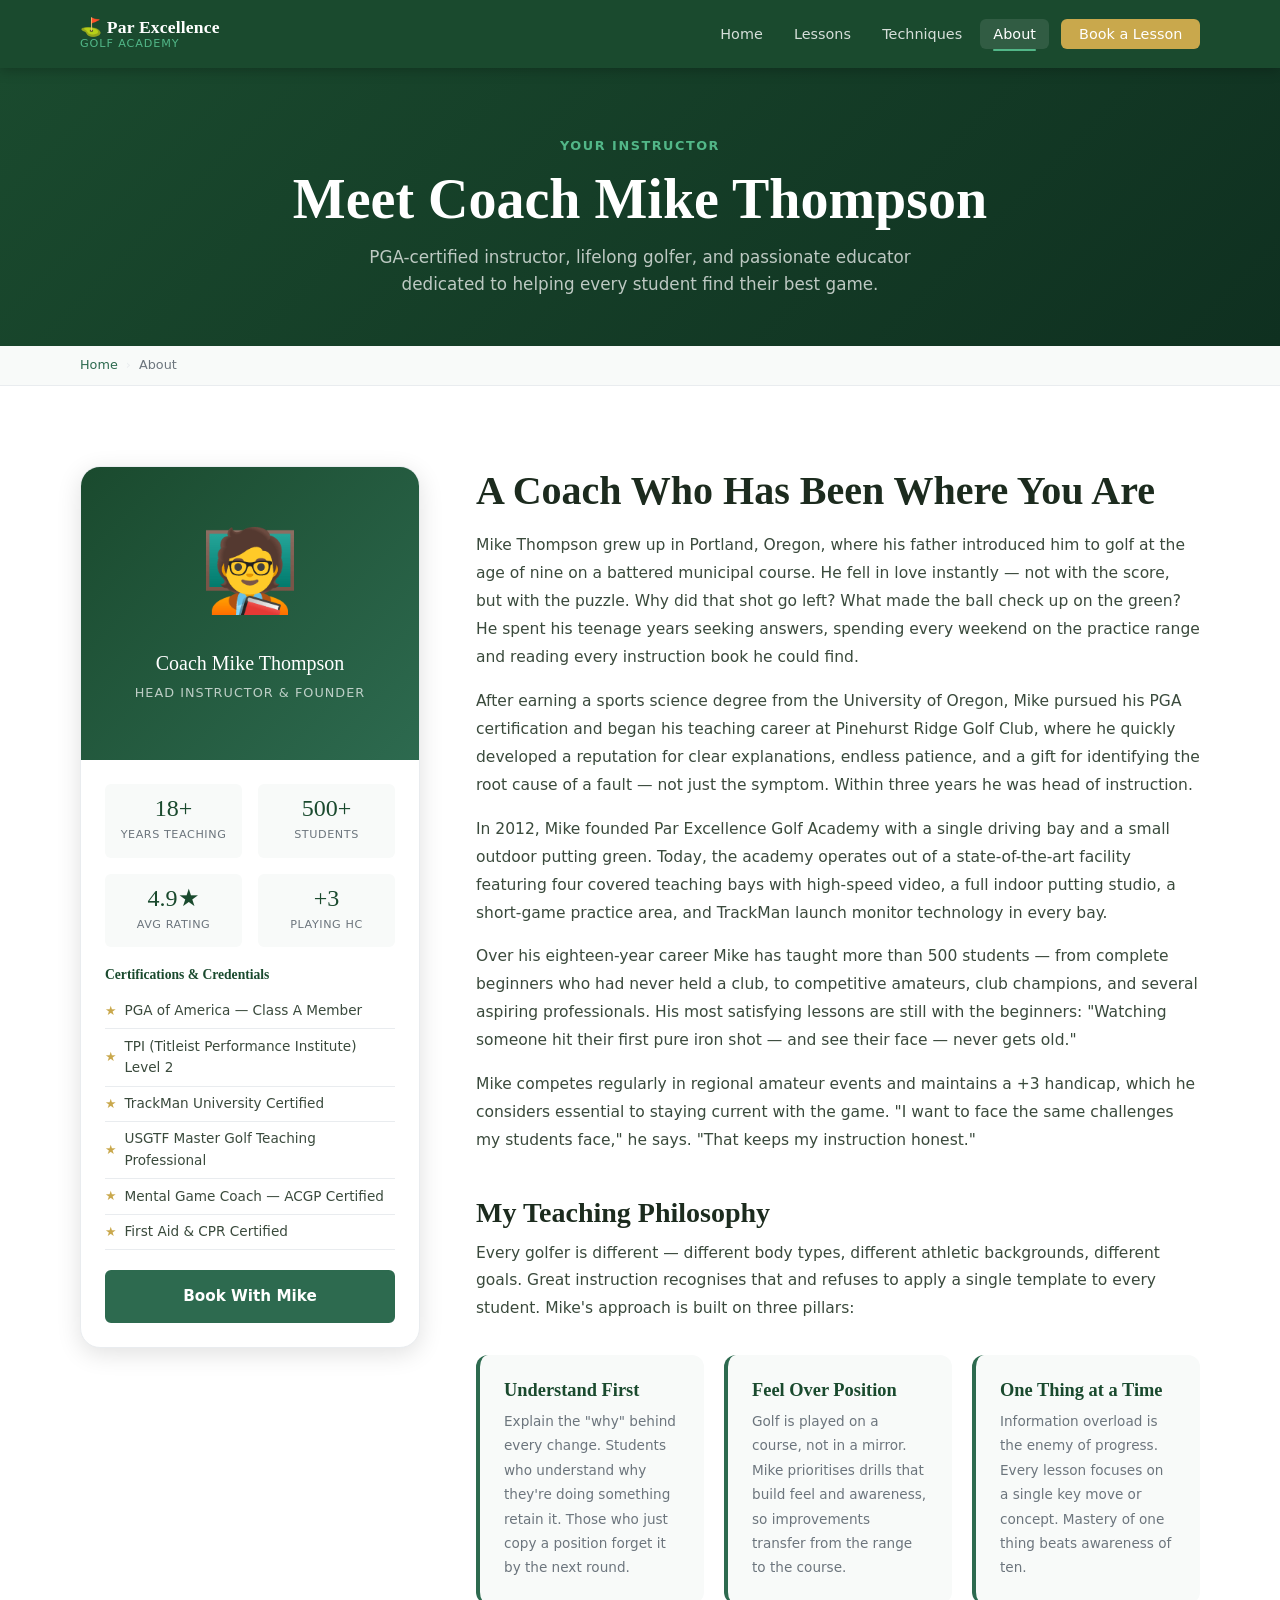
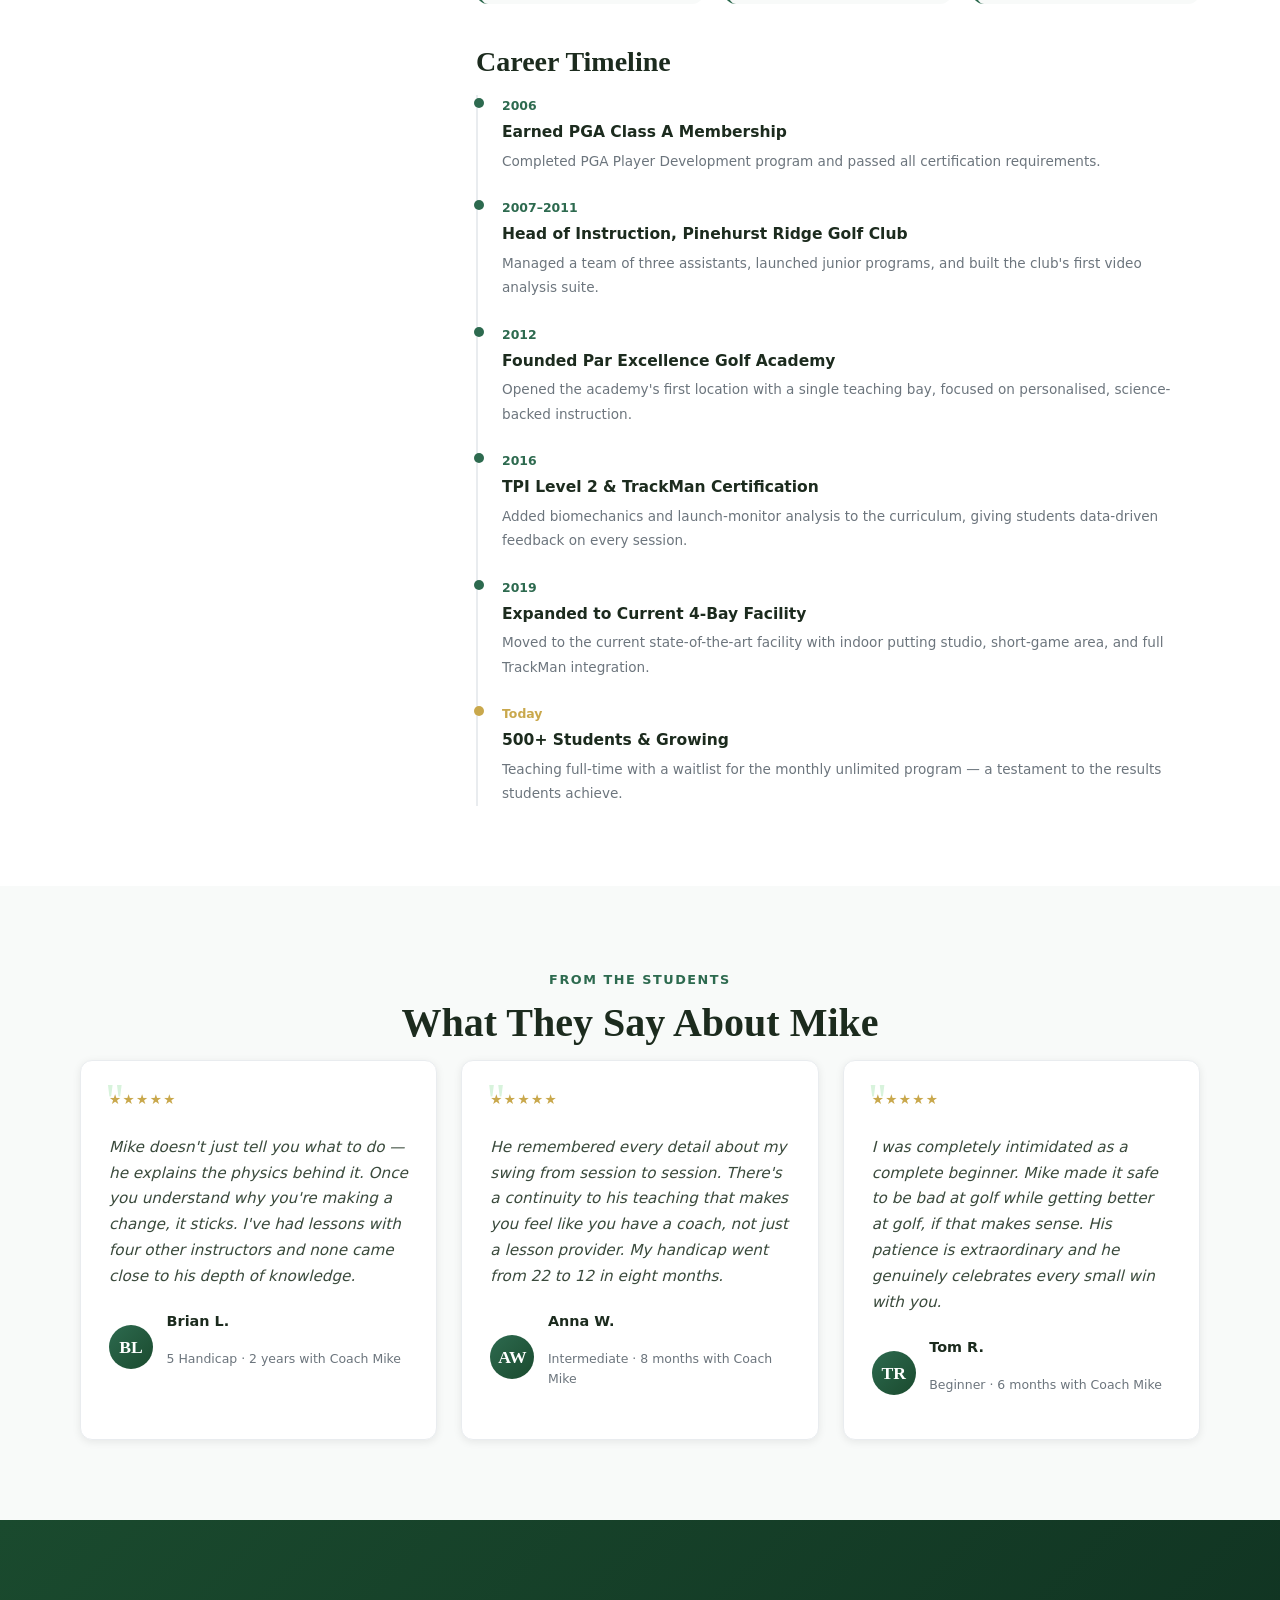
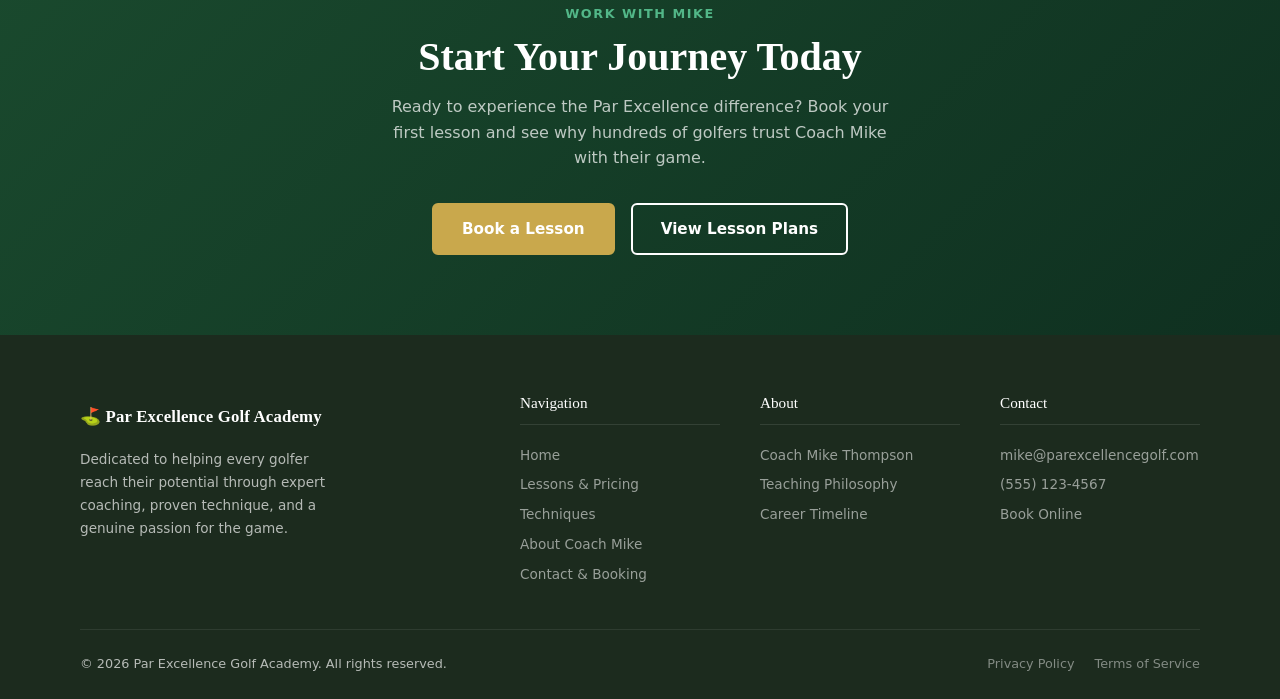
==== about.html @ 8affada6 "Add Par Excellence Golf Academy website Complete static golf instruction website with 5 pages (Home," ====
<!DOCTYPE html>
<html lang="en">
<head>
  <meta charset="UTF-8" />
  <meta name="viewport" content="width=device-width, initial-scale=1.0" />
  <meta name="description" content="Meet Coach Mike Thompson — PGA-certified golf instructor at Par Excellence Golf Academy with 18 years of teaching experience and 500+ students." />
  <title>About Coach Mike | Par Excellence Golf Academy</title>
  <link rel="stylesheet" href="css/styles.css" />
</head>
<body>

  <!-- ========== NAVIGATION ========== -->
  <nav class="navbar" role="navigation" aria-label="Main navigation">
    <div class="container nav-inner">
      <a href="index.html" class="nav-brand" aria-label="Par Excellence Golf Academy home">
        <span class="nav-brand-name">⛳ Par Excellence</span>
        <span class="nav-brand-sub">Golf Academy</span>
      </a>

      <button class="nav-toggle" id="navToggle" aria-label="Toggle navigation" aria-expanded="false">
        <span></span><span></span><span></span>
      </button>

      <ul class="nav-links" id="navLinks" role="list">
        <li><a href="index.html">Home</a></li>
        <li><a href="lessons.html">Lessons</a></li>
        <li><a href="techniques.html">Techniques</a></li>
        <li><a href="about.html">About</a></li>
        <li><a href="contact.html" class="nav-cta">Book a Lesson</a></li>
      </ul>
    </div>
  </nav>

  <!-- ========== PAGE HERO ========== -->
  <section class="page-hero" aria-label="Page header">
    <div class="container">
      <span class="section-label" style="color:var(--green-light)">Your Instructor</span>
      <h1>Meet Coach Mike Thompson</h1>
      <p>
        PGA-certified instructor, lifelong golfer, and passionate educator dedicated
        to helping every student find their best game.
      </p>
    </div>
  </section>

  <!-- ========== BREADCRUMB ========== -->
  <div class="breadcrumb" aria-label="Breadcrumb">
    <div class="container breadcrumb-inner">
      <a href="index.html">Home</a>
      <span class="breadcrumb-sep" aria-hidden="true">›</span>
      <span aria-current="page">About</span>
    </div>
  </div>

  <!-- ========== PROFILE ========== -->
  <section class="section" aria-labelledby="profile-heading">
    <div class="container">
      <div class="instructor-profile">

        <!-- Sidebar card -->
        <aside class="instructor-card fade-in" aria-label="Coach Mike Thompson profile card">
          <div class="instructor-avatar-block">
            <span class="instructor-avatar-emoji" aria-hidden="true">🧑‍🏫</span>
            <p class="instructor-card-name">Coach Mike Thompson</p>
            <p class="instructor-card-title">Head Instructor &amp; Founder</p>
          </div>
          <div class="instructor-card-body">
            <div class="instructor-stat-grid" aria-label="Career statistics">
              <div class="i-stat">
                <span class="i-stat-num">18+</span>
                <span class="i-stat-lbl">Years Teaching</span>
              </div>
              <div class="i-stat">
                <span class="i-stat-num">500+</span>
                <span class="i-stat-lbl">Students</span>
              </div>
              <div class="i-stat">
                <span class="i-stat-num">4.9★</span>
                <span class="i-stat-lbl">Avg Rating</span>
              </div>
              <div class="i-stat">
                <span class="i-stat-num">+3</span>
                <span class="i-stat-lbl">Playing HC</span>
              </div>
            </div>

            <h4 style="font-size:0.85rem;color:var(--green-dark);margin-bottom:0.6rem">Certifications &amp; Credentials</h4>
            <ul class="credential-list" aria-label="Credentials">
              <li>PGA of America — Class A Member</li>
              <li>TPI (Titleist Performance Institute) Level 2</li>
              <li>TrackMan University Certified</li>
              <li>USGTF Master Golf Teaching Professional</li>
              <li>Mental Game Coach — ACGP Certified</li>
              <li>First Aid &amp; CPR Certified</li>
            </ul>

            <a href="contact.html" class="btn btn-primary" style="width:100%;text-align:center;margin-top:1.25rem">Book With Mike</a>
          </div>
        </aside>

        <!-- Main bio -->
        <main class="instructor-bio fade-in" aria-labelledby="profile-heading">
          <h2 id="profile-heading">A Coach Who Has Been Where You Are</h2>

          <p>
            Mike Thompson grew up in Portland, Oregon, where his father introduced him to golf
            at the age of nine on a battered municipal course. He fell in love instantly — not
            with the score, but with the puzzle. Why did that shot go left? What made the ball
            check up on the green? He spent his teenage years seeking answers, spending every
            weekend on the practice range and reading every instruction book he could find.
          </p>

          <p>
            After earning a sports science degree from the University of Oregon, Mike pursued
            his PGA certification and began his teaching career at Pinehurst Ridge Golf Club,
            where he quickly developed a reputation for clear explanations, endless patience,
            and a gift for identifying the root cause of a fault — not just the symptom. Within
            three years he was head of instruction.
          </p>

          <p>
            In 2012, Mike founded Par Excellence Golf Academy with a single driving bay and a
            small outdoor putting green. Today, the academy operates out of a state-of-the-art
            facility featuring four covered teaching bays with high-speed video, a full indoor
            putting studio, a short-game practice area, and TrackMan launch monitor technology
            in every bay.
          </p>

          <p>
            Over his eighteen-year career Mike has taught more than 500 students — from complete
            beginners who had never held a club, to competitive amateurs, club champions, and
            several aspiring professionals. His most satisfying lessons are still with the
            beginners: "Watching someone hit their first pure iron shot — and see their face —
            never gets old."
          </p>

          <p>
            Mike competes regularly in regional amateur events and maintains a +3 handicap,
            which he considers essential to staying current with the game. "I want to face the
            same challenges my students face," he says. "That keeps my instruction honest."
          </p>

          <!-- Philosophy -->
          <h3 style="margin-top:2.5rem;margin-bottom:0.6rem">My Teaching Philosophy</h3>
          <p>
            Every golfer is different — different body types, different athletic backgrounds,
            different goals. Great instruction recognises that and refuses to apply a single
            template to every student. Mike's approach is built on three pillars:
          </p>

          <div class="philosophy-grid" aria-label="Teaching philosophy pillars">
            <div class="philosophy-item fade-in">
              <h4>Understand First</h4>
              <p>Explain the "why" behind every change. Students who understand why they're
              doing something retain it. Those who just copy a position forget it by the next round.</p>
            </div>
            <div class="philosophy-item fade-in">
              <h4>Feel Over Position</h4>
              <p>Golf is played on a course, not in a mirror. Mike prioritises drills that build
              feel and awareness, so improvements transfer from the range to the course.</p>
            </div>
            <div class="philosophy-item fade-in">
              <h4>One Thing at a Time</h4>
              <p>Information overload is the enemy of progress. Every lesson focuses on a single
              key move or concept. Mastery of one thing beats awareness of ten.</p>
            </div>
          </div>

          <!-- Timeline -->
          <h3 style="margin-top:2.5rem;margin-bottom:1rem">Career Timeline</h3>
          <div style="position:relative;padding-left:1.5rem;border-left:2px solid var(--gray-light)" role="list" aria-label="Career milestones">
            <div style="margin-bottom:1.5rem;position:relative" role="listitem">
              <div style="position:absolute;left:-1.75rem;top:0.2rem;width:10px;height:10px;background:var(--green-mid);border-radius:50%"></div>
              <p style="font-size:0.78rem;color:var(--green-mid);font-weight:700;margin:0">2006</p>
              <p style="font-weight:600;color:var(--text-dark);margin:0.1rem 0">Earned PGA Class A Membership</p>
              <p style="font-size:0.85rem;margin:0;color:var(--gray-mid)">Completed PGA Player Development program and passed all certification requirements.</p>
            </div>
            <div style="margin-bottom:1.5rem;position:relative" role="listitem">
              <div style="position:absolute;left:-1.75rem;top:0.2rem;width:10px;height:10px;background:var(--green-mid);border-radius:50%"></div>
              <p style="font-size:0.78rem;color:var(--green-mid);font-weight:700;margin:0">2007–2011</p>
              <p style="font-weight:600;color:var(--text-dark);margin:0.1rem 0">Head of Instruction, Pinehurst Ridge Golf Club</p>
              <p style="font-size:0.85rem;margin:0;color:var(--gray-mid)">Managed a team of three assistants, launched junior programs, and built the club's first video analysis suite.</p>
            </div>
            <div style="margin-bottom:1.5rem;position:relative" role="listitem">
              <div style="position:absolute;left:-1.75rem;top:0.2rem;width:10px;height:10px;background:var(--green-mid);border-radius:50%"></div>
              <p style="font-size:0.78rem;color:var(--green-mid);font-weight:700;margin:0">2012</p>
              <p style="font-weight:600;color:var(--text-dark);margin:0.1rem 0">Founded Par Excellence Golf Academy</p>
              <p style="font-size:0.85rem;margin:0;color:var(--gray-mid)">Opened the academy's first location with a single teaching bay, focused on personalised, science-backed instruction.</p>
            </div>
            <div style="margin-bottom:1.5rem;position:relative" role="listitem">
              <div style="position:absolute;left:-1.75rem;top:0.2rem;width:10px;height:10px;background:var(--green-mid);border-radius:50%"></div>
              <p style="font-size:0.78rem;color:var(--green-mid);font-weight:700;margin:0">2016</p>
              <p style="font-weight:600;color:var(--text-dark);margin:0.1rem 0">TPI Level 2 &amp; TrackMan Certification</p>
              <p style="font-size:0.85rem;margin:0;color:var(--gray-mid)">Added biomechanics and launch-monitor analysis to the curriculum, giving students data-driven feedback on every session.</p>
            </div>
            <div style="margin-bottom:1.5rem;position:relative" role="listitem">
              <div style="position:absolute;left:-1.75rem;top:0.2rem;width:10px;height:10px;background:var(--green-mid);border-radius:50%"></div>
              <p style="font-size:0.78rem;color:var(--green-mid);font-weight:700;margin:0">2019</p>
              <p style="font-weight:600;color:var(--text-dark);margin:0.1rem 0">Expanded to Current 4-Bay Facility</p>
              <p style="font-size:0.85rem;margin:0;color:var(--gray-mid)">Moved to the current state-of-the-art facility with indoor putting studio, short-game area, and full TrackMan integration.</p>
            </div>
            <div style="position:relative" role="listitem">
              <div style="position:absolute;left:-1.75rem;top:0.2rem;width:10px;height:10px;background:var(--gold);border-radius:50%"></div>
              <p style="font-size:0.78rem;color:var(--gold);font-weight:700;margin:0">Today</p>
              <p style="font-weight:600;color:var(--text-dark);margin:0.1rem 0">500+ Students &amp; Growing</p>
              <p style="font-size:0.85rem;margin:0;color:var(--gray-mid)">Teaching full-time with a waitlist for the monthly unlimited program — a testament to the results students achieve.</p>
            </div>
          </div>

        </main>
      </div>
    </div>
  </section>

  <!-- ========== TESTIMONIAL HIGHLIGHT ========== -->
  <section class="section section-alt" aria-labelledby="about-testimonials-heading">
    <div class="container">
      <div class="text-center">
        <span class="section-label">From the Students</span>
        <h2 class="section-title" id="about-testimonials-heading">What They Say About Mike</h2>
      </div>
      <div class="testimonials-grid">
        <article class="testimonial-card fade-in">
          <span class="testimonial-quote" aria-hidden="true">"</span>
          <div class="testimonial-stars" aria-label="5 stars">★★★★★</div>
          <p class="testimonial-text">
            Mike doesn't just tell you what to do — he explains the physics behind it.
            Once you understand why you're making a change, it sticks. I've had lessons
            with four other instructors and none came close to his depth of knowledge.
          </p>
          <div class="testimonial-author">
            <div class="author-avatar" aria-hidden="true">BL</div>
            <div>
              <p class="author-name">Brian L.</p>
              <p class="author-detail">5 Handicap · 2 years with Coach Mike</p>
            </div>
          </div>
        </article>
        <article class="testimonial-card fade-in">
          <span class="testimonial-quote" aria-hidden="true">"</span>
          <div class="testimonial-stars" aria-label="5 stars">★★★★★</div>
          <p class="testimonial-text">
            He remembered every detail about my swing from session to session. There's a
            continuity to his teaching that makes you feel like you have a coach, not just
            a lesson provider. My handicap went from 22 to 12 in eight months.
          </p>
          <div class="testimonial-author">
            <div class="author-avatar" aria-hidden="true">AW</div>
            <div>
              <p class="author-name">Anna W.</p>
              <p class="author-detail">Intermediate · 8 months with Coach Mike</p>
            </div>
          </div>
        </article>
        <article class="testimonial-card fade-in">
          <span class="testimonial-quote" aria-hidden="true">"</span>
          <div class="testimonial-stars" aria-label="5 stars">★★★★★</div>
          <p class="testimonial-text">
            I was completely intimidated as a complete beginner. Mike made it safe to be
            bad at golf while getting better at golf, if that makes sense. His patience
            is extraordinary and he genuinely celebrates every small win with you.
          </p>
          <div class="testimonial-author">
            <div class="author-avatar" aria-hidden="true">TR</div>
            <div>
              <p class="author-name">Tom R.</p>
              <p class="author-detail">Beginner · 6 months with Coach Mike</p>
            </div>
          </div>
        </article>
      </div>
    </div>
  </section>

  <!-- ========== CTA ========== -->
  <section class="cta-section" aria-labelledby="about-cta-heading">
    <div class="container">
      <span class="section-label" style="color:var(--green-light)">Work With Mike</span>
      <h2 id="about-cta-heading">Start Your Journey Today</h2>
      <p>
        Ready to experience the Par Excellence difference? Book your first lesson
        and see why hundreds of golfers trust Coach Mike with their game.
      </p>
      <div class="cta-actions">
        <a href="contact.html" class="btn btn-gold">Book a Lesson</a>
        <a href="lessons.html" class="btn btn-secondary">View Lesson Plans</a>
      </div>
    </div>
  </section>

  <!-- ========== FOOTER ========== -->
  <footer class="footer" aria-label="Site footer">
    <div class="container">
      <div class="footer-grid">
        <div class="footer-brand">
          <p class="nav-brand-name" style="color:#fff;font-family:Georgia,serif;font-size:1.05rem">⛳ Par Excellence Golf Academy</p>
          <p>Dedicated to helping every golfer reach their potential through expert coaching, proven technique, and a genuine passion for the game.</p>
        </div>
        <div>
          <p class="footer-heading">Navigation</p>
          <ul class="footer-links">
            <li><a href="index.html">Home</a></li>
            <li><a href="lessons.html">Lessons &amp; Pricing</a></li>
            <li><a href="techniques.html">Techniques</a></li>
            <li><a href="about.html">About Coach Mike</a></li>
            <li><a href="contact.html">Contact &amp; Booking</a></li>
          </ul>
        </div>
        <div>
          <p class="footer-heading">About</p>
          <ul class="footer-links">
            <li><a href="about.html">Coach Mike Thompson</a></li>
            <li><a href="about.html#philosophy">Teaching Philosophy</a></li>
            <li><a href="about.html#timeline">Career Timeline</a></li>
          </ul>
        </div>
        <div>
          <p class="footer-heading">Contact</p>
          <ul class="footer-links">
            <li><a href="mailto:mike@parexcellencegolf.com">mike@parexcellencegolf.com</a></li>
            <li><a href="tel:+15551234567">(555) 123-4567</a></li>
            <li><a href="contact.html">Book Online</a></li>
          </ul>
        </div>
      </div>
      <div class="footer-bottom">
        <p>&copy; 2026 Par Excellence Golf Academy. All rights reserved.</p>
        <div class="footer-bottom-links">
          <a href="#">Privacy Policy</a>
          <a href="#">Terms of Service</a>
        </div>
      </div>
    </div>
  </footer>

  <script src="js/main.js"></script>
</body>
</html>
---- css/styles.css ----
/* =============================================
   Par Excellence Golf Academy - Main Stylesheet
   ============================================= */

/* --- CSS Variables --- */
:root {
  --green-dark:    #1a4a2e;
  --green-mid:     #2d6a4f;
  --green-light:   #52b788;
  --green-pale:    #d8f3dc;
  --gold:          #c9a84c;
  --gold-light:    #f0d080;
  --earth:         #8b6914;
  --white:         #ffffff;
  --off-white:     #f8faf9;
  --gray-light:    #e9ecef;
  --gray-mid:      #6c757d;
  --gray-dark:     #343a40;
  --text-dark:     #1c2b1e;
  --text-body:     #3a4a3c;
  --shadow-sm:     0 2px 8px rgba(0,0,0,0.08);
  --shadow-md:     0 6px 24px rgba(0,0,0,0.12);
  --shadow-lg:     0 12px 40px rgba(0,0,0,0.18);
  --radius-sm:     6px;
  --radius-md:     12px;
  --radius-lg:     20px;
  --transition:    0.3s ease;
  --font-heading:  'Georgia', 'Times New Roman', serif;
  --font-body:     'Segoe UI', system-ui, -apple-system, sans-serif;
}

/* --- Reset & Base --- */
*, *::before, *::after {
  box-sizing: border-box;
  margin: 0;
  padding: 0;
}

html {
  scroll-behavior: smooth;
  font-size: 16px;
}

body {
  font-family: var(--font-body);
  color: var(--text-body);
  background-color: var(--white);
  line-height: 1.6;
}

img {
  max-width: 100%;
  display: block;
}

a {
  color: inherit;
  text-decoration: none;
}

ul {
  list-style: none;
}

/* --- Typography --- */
h1, h2, h3, h4, h5, h6 {
  font-family: var(--font-heading);
  color: var(--text-dark);
  line-height: 1.25;
}

h1 { font-size: clamp(2rem, 5vw, 3.5rem); }
h2 { font-size: clamp(1.6rem, 3.5vw, 2.5rem); }
h3 { font-size: clamp(1.2rem, 2.5vw, 1.75rem); }
h4 { font-size: 1.15rem; }

p { margin-bottom: 1rem; }

.section-label {
  display: inline-block;
  font-size: 0.8rem;
  font-weight: 700;
  letter-spacing: 0.12em;
  text-transform: uppercase;
  color: var(--green-mid);
  margin-bottom: 0.5rem;
}

.section-title {
  margin-bottom: 0.75rem;
}

.section-subtitle {
  font-size: 1.05rem;
  color: var(--gray-mid);
  max-width: 600px;
  margin: 0 auto 2.5rem;
}

.text-center { text-align: center; }

/* --- Utility --- */
.container {
  width: 100%;
  max-width: 1160px;
  margin: 0 auto;
  padding: 0 1.25rem;
}

.section {
  padding: 5rem 0;
}

.section-alt {
  background-color: var(--off-white);
}

.btn {
  display: inline-block;
  padding: 0.75rem 1.75rem;
  border-radius: var(--radius-sm);
  font-size: 0.95rem;
  font-weight: 600;
  cursor: pointer;
  border: 2px solid transparent;
  transition: background-color var(--transition), color var(--transition),
              border-color var(--transition), transform var(--transition),
              box-shadow var(--transition);
  font-family: var(--font-body);
  white-space: nowrap;
}

.btn:hover { transform: translateY(-2px); box-shadow: var(--shadow-md); }
.btn:active { transform: translateY(0); }

.btn-primary {
  background-color: var(--green-mid);
  color: var(--white);
  border-color: var(--green-mid);
}
.btn-primary:hover {
  background-color: var(--green-dark);
  border-color: var(--green-dark);
}

.btn-secondary {
  background-color: transparent;
  color: var(--white);
  border-color: var(--white);
}
.btn-secondary:hover {
  background-color: var(--white);
  color: var(--green-dark);
}

.btn-gold {
  background-color: var(--gold);
  color: var(--white);
  border-color: var(--gold);
}
.btn-gold:hover {
  background-color: var(--earth);
  border-color: var(--earth);
}

.btn-outline {
  background-color: transparent;
  color: var(--green-mid);
  border-color: var(--green-mid);
}
.btn-outline:hover {
  background-color: var(--green-mid);
  color: var(--white);
}

.badge {
  display: inline-block;
  padding: 0.25rem 0.7rem;
  border-radius: 999px;
  font-size: 0.75rem;
  font-weight: 700;
  text-transform: uppercase;
  letter-spacing: 0.05em;
}

.badge-beginner    { background: #d8f3dc; color: #1a4a2e; }
.badge-intermediate{ background: #fff3cd; color: #856404; }
.badge-advanced    { background: #f8d7da; color: #842029; }

/* =============================================
   NAVIGATION
   ============================================= */
.navbar {
  position: sticky;
  top: 0;
  z-index: 1000;
  background-color: var(--green-dark);
  box-shadow: 0 2px 12px rgba(0,0,0,0.25);
}

.nav-inner {
  display: flex;
  align-items: center;
  justify-content: space-between;
  height: 68px;
}

.nav-brand {
  display: flex;
  flex-direction: column;
  line-height: 1.15;
}

.nav-brand-name {
  font-family: var(--font-heading);
  font-size: 1.1rem;
  font-weight: 700;
  color: var(--white);
  letter-spacing: 0.01em;
}

.nav-brand-sub {
  font-size: 0.7rem;
  color: var(--green-light);
  letter-spacing: 0.08em;
  text-transform: uppercase;
}

.nav-links {
  display: flex;
  gap: 0.25rem;
  align-items: center;
}

.nav-links a {
  color: rgba(255,255,255,0.82);
  font-size: 0.9rem;
  font-weight: 500;
  padding: 0.45rem 0.85rem;
  border-radius: var(--radius-sm);
  transition: color var(--transition), background-color var(--transition);
  position: relative;
}

.nav-links a:hover,
.nav-links a.active {
  color: var(--white);
  background-color: rgba(255,255,255,0.1);
}

.nav-links a.active::after {
  content: '';
  position: absolute;
  bottom: -2px;
  left: 0.85rem;
  right: 0.85rem;
  height: 2px;
  background-color: var(--green-light);
  border-radius: 2px;
}

.nav-cta {
  margin-left: 0.5rem;
  padding: 0.45rem 1.1rem !important;
  background-color: var(--gold) !important;
  color: var(--white) !important;
  border-radius: var(--radius-sm) !important;
}
.nav-cta:hover {
  background-color: var(--earth) !important;
}
.nav-cta.active::after { display: none; }

/* Hamburger */
.nav-toggle {
  display: none;
  flex-direction: column;
  gap: 5px;
  cursor: pointer;
  padding: 6px;
  background: none;
  border: none;
}

.nav-toggle span {
  display: block;
  width: 24px;
  height: 2px;
  background-color: var(--white);
  border-radius: 2px;
  transition: transform var(--transition), opacity var(--transition);
}

.nav-toggle.open span:nth-child(1) { transform: translateY(7px) rotate(45deg); }
.nav-toggle.open span:nth-child(2) { opacity: 0; }
.nav-toggle.open span:nth-child(3) { transform: translateY(-7px) rotate(-45deg); }

/* =============================================
   HERO
   ============================================= */
.hero {
  position: relative;
  min-height: 92vh;
  display: flex;
  align-items: center;
  overflow: hidden;
  background: linear-gradient(135deg, var(--green-dark) 0%, #0f3020 40%, #1c5c38 100%);
}

.hero-bg-pattern {
  position: absolute;
  inset: 0;
  background-image:
    radial-gradient(circle at 20% 80%, rgba(82,183,136,0.12) 0%, transparent 50%),
    radial-gradient(circle at 80% 20%, rgba(201,168,76,0.08) 0%, transparent 50%),
    repeating-linear-gradient(
      45deg,
      transparent,
      transparent 60px,
      rgba(255,255,255,0.015) 60px,
      rgba(255,255,255,0.015) 61px
    );
  pointer-events: none;
}

.hero-content {
  position: relative;
  z-index: 2;
  max-width: 680px;
}

.hero-eyebrow {
  display: flex;
  align-items: center;
  gap: 0.6rem;
  font-size: 0.82rem;
  font-weight: 700;
  letter-spacing: 0.12em;
  text-transform: uppercase;
  color: var(--green-light);
  margin-bottom: 1.25rem;
}

.hero-eyebrow::before {
  content: '';
  display: block;
  width: 28px;
  height: 2px;
  background-color: var(--green-light);
  border-radius: 2px;
}

.hero h1 {
  color: var(--white);
  margin-bottom: 1.25rem;
}

.hero h1 .accent {
  color: var(--gold-light);
  display: block;
}

.hero-lead {
  font-size: 1.1rem;
  color: rgba(255,255,255,0.78);
  margin-bottom: 2rem;
  line-height: 1.7;
}

.hero-actions {
  display: flex;
  gap: 1rem;
  flex-wrap: wrap;
}

.hero-stats {
  display: flex;
  gap: 2.5rem;
  margin-top: 3.5rem;
  padding-top: 2rem;
  border-top: 1px solid rgba(255,255,255,0.12);
}

.hero-stat-number {
  font-family: var(--font-heading);
  font-size: 2rem;
  font-weight: 700;
  color: var(--gold-light);
  display: block;
  line-height: 1;
}

.hero-stat-label {
  font-size: 0.8rem;
  color: rgba(255,255,255,0.6);
  text-transform: uppercase;
  letter-spacing: 0.06em;
  margin-top: 0.25rem;
}

/* =============================================
   CARDS / LESSON CARDS
   ============================================= */
.card-grid {
  display: grid;
  grid-template-columns: repeat(auto-fill, minmax(280px, 1fr));
  gap: 1.5rem;
}

.card {
  background: var(--white);
  border-radius: var(--radius-md);
  box-shadow: var(--shadow-sm);
  padding: 1.75rem;
  border: 1px solid var(--gray-light);
  transition: transform var(--transition), box-shadow var(--transition), border-color var(--transition);
  display: flex;
  flex-direction: column;
}

.card:hover {
  transform: translateY(-5px);
  box-shadow: var(--shadow-md);
  border-color: var(--green-light);
}

.card-icon {
  font-size: 2.4rem;
  margin-bottom: 1rem;
  display: block;
}

.card-title {
  font-size: 1.15rem;
  margin-bottom: 0.5rem;
  color: var(--green-dark);
}

.card-text {
  font-size: 0.92rem;
  color: var(--gray-mid);
  margin-bottom: 1.25rem;
  flex: 1;
}

.card-footer {
  margin-top: auto;
  padding-top: 1rem;
  border-top: 1px solid var(--gray-light);
  display: flex;
  align-items: center;
  justify-content: space-between;
}

/* =============================================
   FEATURES / PERKS STRIP
   ============================================= */
.perks-strip {
  background-color: var(--green-dark);
  padding: 2.5rem 0;
}

.perks-grid {
  display: grid;
  grid-template-columns: repeat(4, 1fr);
  gap: 1.5rem;
}

.perk-item {
  display: flex;
  align-items: center;
  gap: 1rem;
  color: var(--white);
}

.perk-icon {
  font-size: 1.8rem;
  flex-shrink: 0;
}

.perk-title {
  font-size: 0.95rem;
  font-weight: 700;
  color: var(--white);
  margin-bottom: 0.1rem;
}

.perk-text {
  font-size: 0.78rem;
  color: rgba(255,255,255,0.6);
}

/* =============================================
   TESTIMONIALS
   ============================================= */
.testimonials-grid {
  display: grid;
  grid-template-columns: repeat(auto-fill, minmax(300px, 1fr));
  gap: 1.5rem;
}

.testimonial-card {
  background: var(--white);
  border-radius: var(--radius-md);
  padding: 1.75rem;
  box-shadow: var(--shadow-sm);
  border: 1px solid var(--gray-light);
  position: relative;
  transition: transform var(--transition), box-shadow var(--transition);
}

.testimonial-card:hover {
  transform: translateY(-4px);
  box-shadow: var(--shadow-md);
}

.testimonial-quote {
  font-size: 3rem;
  line-height: 1;
  color: var(--green-pale);
  font-family: var(--font-heading);
  position: absolute;
  top: 1rem;
  left: 1.5rem;
}

.testimonial-text {
  font-size: 0.95rem;
  color: var(--text-body);
  line-height: 1.7;
  margin-top: 1.5rem;
  margin-bottom: 1.25rem;
  font-style: italic;
}

.testimonial-stars {
  color: var(--gold);
  font-size: 0.85rem;
  letter-spacing: 0.1em;
  margin-bottom: 0.75rem;
}

.testimonial-author {
  display: flex;
  align-items: center;
  gap: 0.85rem;
}

.author-avatar {
  width: 44px;
  height: 44px;
  border-radius: 50%;
  background: linear-gradient(135deg, var(--green-mid), var(--green-dark));
  display: flex;
  align-items: center;
  justify-content: center;
  font-size: 1.1rem;
  color: var(--white);
  font-weight: 700;
  font-family: var(--font-heading);
  flex-shrink: 0;
}

.author-name {
  font-weight: 700;
  font-size: 0.9rem;
  color: var(--text-dark);
}

.author-detail {
  font-size: 0.78rem;
  color: var(--gray-mid);
}

/* =============================================
   PRICING
   ============================================= */
.pricing-grid {
  display: grid;
  grid-template-columns: repeat(auto-fill, minmax(280px, 1fr));
  gap: 1.5rem;
  max-width: 960px;
  margin: 0 auto;
}

.pricing-card {
  background: var(--white);
  border-radius: var(--radius-md);
  padding: 2.25rem 1.75rem;
  box-shadow: var(--shadow-sm);
  border: 2px solid var(--gray-light);
  text-align: center;
  position: relative;
  transition: transform var(--transition), box-shadow var(--transition), border-color var(--transition);
}

.pricing-card:hover {
  transform: translateY(-6px);
  box-shadow: var(--shadow-md);
}

.pricing-card.featured {
  border-color: var(--green-mid);
  transform: scale(1.04);
}

.pricing-card.featured:hover {
  transform: scale(1.04) translateY(-6px);
}

.pricing-popular {
  position: absolute;
  top: -1px;
  left: 50%;
  transform: translateX(-50%);
  background: var(--green-mid);
  color: var(--white);
  font-size: 0.72rem;
  font-weight: 700;
  letter-spacing: 0.08em;
  text-transform: uppercase;
  padding: 0.3rem 1rem;
  border-radius: 0 0 var(--radius-sm) var(--radius-sm);
}

.pricing-name {
  font-size: 1.1rem;
  font-weight: 700;
  color: var(--green-dark);
  margin-bottom: 0.5rem;
}

.pricing-price {
  font-family: var(--font-heading);
  font-size: 3rem;
  font-weight: 700;
  color: var(--text-dark);
  line-height: 1;
  margin: 1rem 0 0.25rem;
}

.pricing-price sup {
  font-size: 1.5rem;
  vertical-align: top;
  margin-top: 0.6rem;
}

.pricing-period {
  font-size: 0.82rem;
  color: var(--gray-mid);
  margin-bottom: 1.5rem;
}

.pricing-features {
  text-align: left;
  margin-bottom: 1.75rem;
}

.pricing-features li {
  padding: 0.4rem 0;
  font-size: 0.88rem;
  color: var(--text-body);
  border-bottom: 1px solid var(--gray-light);
  display: flex;
  align-items: center;
  gap: 0.6rem;
}

.pricing-features li::before {
  content: '✓';
  color: var(--green-mid);
  font-weight: 700;
  flex-shrink: 0;
}

/* =============================================
   LESSONS PAGE - LEVEL SECTIONS
   ============================================= */
.level-section {
  margin-bottom: 4rem;
}

.level-header {
  display: flex;
  align-items: center;
  gap: 1rem;
  margin-bottom: 1.75rem;
  padding-bottom: 1rem;
  border-bottom: 2px solid var(--gray-light);
}

.level-icon {
  width: 52px;
  height: 52px;
  border-radius: var(--radius-md);
  display: flex;
  align-items: center;
  justify-content: center;
  font-size: 1.6rem;
  flex-shrink: 0;
}

.level-icon.beginner    { background: var(--green-pale); }
.level-icon.intermediate{ background: #fff3cd; }
.level-icon.advanced    { background: #fde8d8; }

.level-title { font-size: 1.5rem; }
.level-desc  { font-size: 0.9rem; color: var(--gray-mid); margin: 0; }

/* =============================================
   TECHNIQUES PAGE
   ============================================= */
.technique-block {
  display: grid;
  grid-template-columns: 1fr 1fr;
  gap: 3rem;
  align-items: center;
  margin-bottom: 5rem;
}

.technique-block.reverse { direction: rtl; }
.technique-block.reverse > * { direction: ltr; }

.technique-visual {
  border-radius: var(--radius-lg);
  overflow: hidden;
  background: linear-gradient(135deg, var(--green-dark) 0%, var(--green-mid) 100%);
  min-height: 280px;
  display: flex;
  align-items: center;
  justify-content: center;
  flex-direction: column;
  gap: 1rem;
  padding: 2rem;
  box-shadow: var(--shadow-md);
}

.technique-visual-emoji {
  font-size: 5rem;
}

.technique-visual-label {
  font-family: var(--font-heading);
  font-size: 1.25rem;
  color: rgba(255,255,255,0.9);
  font-style: italic;
}

.technique-tips {
  margin-top: 1.25rem;
}

.technique-tip {
  display: flex;
  gap: 0.75rem;
  padding: 0.65rem 0;
  border-bottom: 1px solid var(--gray-light);
  font-size: 0.92rem;
}

.technique-tip:last-child { border-bottom: none; }

.tip-num {
  display: inline-flex;
  align-items: center;
  justify-content: center;
  width: 22px;
  height: 22px;
  background: var(--green-mid);
  color: var(--white);
  font-size: 0.7rem;
  font-weight: 700;
  border-radius: 50%;
  flex-shrink: 0;
  margin-top: 0.1rem;
}

/* =============================================
   ABOUT PAGE
   ============================================= */
.about-hero {
  background: linear-gradient(135deg, var(--green-dark), #0f3020);
  padding: 5rem 0 3rem;
  text-align: center;
  color: var(--white);
}

.about-hero h1 { color: var(--white); margin-bottom: 0.5rem; }
.about-hero p  { color: rgba(255,255,255,0.72); max-width: 560px; margin: 0.5rem auto 0; }

.instructor-profile {
  display: grid;
  grid-template-columns: 340px 1fr;
  gap: 3.5rem;
  align-items: start;
}

.instructor-card {
  background: var(--white);
  border-radius: var(--radius-lg);
  box-shadow: var(--shadow-md);
  overflow: hidden;
  border: 1px solid var(--gray-light);
  position: sticky;
  top: 88px;
}

.instructor-avatar-block {
  background: linear-gradient(135deg, var(--green-dark) 0%, var(--green-mid) 100%);
  padding: 2.5rem;
  text-align: center;
}

.instructor-avatar-emoji {
  font-size: 5rem;
  display: block;
  margin-bottom: 0.75rem;
}

.instructor-card-name {
  font-family: var(--font-heading);
  font-size: 1.25rem;
  color: var(--white);
  margin-bottom: 0.25rem;
}

.instructor-card-title {
  font-size: 0.8rem;
  color: rgba(255,255,255,0.7);
  text-transform: uppercase;
  letter-spacing: 0.08em;
}

.instructor-card-body {
  padding: 1.5rem;
}

.instructor-stat-grid {
  display: grid;
  grid-template-columns: 1fr 1fr;
  gap: 1rem;
  margin-bottom: 1.25rem;
}

.i-stat {
  text-align: center;
  padding: 0.75rem;
  background: var(--off-white);
  border-radius: var(--radius-sm);
}

.i-stat-num {
  font-family: var(--font-heading);
  font-size: 1.5rem;
  color: var(--green-dark);
  display: block;
  line-height: 1;
}

.i-stat-lbl {
  font-size: 0.7rem;
  color: var(--gray-mid);
  text-transform: uppercase;
  letter-spacing: 0.05em;
  margin-top: 0.2rem;
}

.credential-list li {
  padding: 0.4rem 0;
  font-size: 0.85rem;
  border-bottom: 1px solid var(--gray-light);
  display: flex;
  align-items: center;
  gap: 0.5rem;
  color: var(--text-body);
}
.credential-list li::before {
  content: '★';
  color: var(--gold);
  font-size: 0.8rem;
}

.instructor-bio h2 { margin-bottom: 1rem; }
.instructor-bio p { font-size: 0.97rem; line-height: 1.8; }

.philosophy-grid {
  display: grid;
  grid-template-columns: repeat(3, 1fr);
  gap: 1.25rem;
  margin-top: 2rem;
}

.philosophy-item {
  background: var(--off-white);
  border-radius: var(--radius-md);
  padding: 1.5rem;
  border-left: 4px solid var(--green-mid);
}

.philosophy-item h4 {
  color: var(--green-dark);
  margin-bottom: 0.4rem;
}

.philosophy-item p {
  font-size: 0.85rem;
  color: var(--gray-mid);
  margin: 0;
}

/* =============================================
   CONTACT PAGE
   ============================================= */
.contact-grid {
  display: grid;
  grid-template-columns: 380px 1fr;
  gap: 3.5rem;
  align-items: start;
}

.contact-info-card {
  background: var(--green-dark);
  border-radius: var(--radius-lg);
  padding: 2.5rem;
  color: var(--white);
  position: sticky;
  top: 88px;
}

.contact-info-card h3 {
  color: var(--white);
  margin-bottom: 0.5rem;
}

.contact-info-card > p {
  color: rgba(255,255,255,0.7);
  font-size: 0.9rem;
  margin-bottom: 2rem;
}

.contact-item {
  display: flex;
  gap: 1rem;
  margin-bottom: 1.5rem;
}

.contact-item-icon {
  font-size: 1.4rem;
  width: 40px;
  height: 40px;
  background: rgba(255,255,255,0.1);
  border-radius: var(--radius-sm);
  display: flex;
  align-items: center;
  justify-content: center;
  flex-shrink: 0;
}

.contact-item-label {
  font-size: 0.75rem;
  text-transform: uppercase;
  letter-spacing: 0.08em;
  color: var(--green-light);
  margin-bottom: 0.15rem;
}

.contact-item-value {
  font-size: 0.9rem;
  color: rgba(255,255,255,0.9);
}

.hours-grid {
  margin-top: 2rem;
  border-top: 1px solid rgba(255,255,255,0.12);
  padding-top: 1.5rem;
}

.hours-grid h4 {
  color: var(--white);
  font-size: 0.9rem;
  margin-bottom: 0.75rem;
}

.hours-row {
  display: flex;
  justify-content: space-between;
  font-size: 0.82rem;
  padding: 0.35rem 0;
  border-bottom: 1px solid rgba(255,255,255,0.06);
  color: rgba(255,255,255,0.7);
}

/* Form */
.form-card {
  background: var(--white);
  border-radius: var(--radius-lg);
  padding: 2.5rem;
  box-shadow: var(--shadow-sm);
  border: 1px solid var(--gray-light);
}

.form-card h3 {
  margin-bottom: 0.35rem;
}

.form-card > p {
  color: var(--gray-mid);
  font-size: 0.9rem;
  margin-bottom: 1.75rem;
}

.form-row {
  display: grid;
  grid-template-columns: 1fr 1fr;
  gap: 1rem;
}

.form-group {
  margin-bottom: 1.25rem;
}

.form-group label {
  display: block;
  font-size: 0.85rem;
  font-weight: 600;
  color: var(--text-dark);
  margin-bottom: 0.4rem;
}

.form-group .required {
  color: var(--green-mid);
}

.form-control {
  width: 100%;
  padding: 0.65rem 0.9rem;
  border: 1.5px solid var(--gray-light);
  border-radius: var(--radius-sm);
  font-family: var(--font-body);
  font-size: 0.9rem;
  color: var(--text-dark);
  background: var(--white);
  transition: border-color var(--transition), box-shadow var(--transition);
  outline: none;
}

.form-control:focus {
  border-color: var(--green-mid);
  box-shadow: 0 0 0 3px rgba(45,106,79,0.12);
}

.form-control::placeholder { color: #adb5bd; }

textarea.form-control {
  resize: vertical;
  min-height: 120px;
}

select.form-control {
  cursor: pointer;
}

.form-success {
  display: none;
  background: var(--green-pale);
  border: 1px solid var(--green-light);
  border-radius: var(--radius-md);
  padding: 1.5rem;
  text-align: center;
}

.form-success h4 { color: var(--green-dark); margin-bottom: 0.5rem; }
.form-success p  { color: var(--green-mid); margin: 0; font-size: 0.9rem; }

.form-success.visible { display: block; }

/* =============================================
   CTA SECTION
   ============================================= */
.cta-section {
  background: linear-gradient(135deg, var(--green-dark) 0%, #0f3020 100%);
  padding: 5rem 0;
  text-align: center;
}

.cta-section h2 { color: var(--white); margin-bottom: 0.75rem; }
.cta-section p  { color: rgba(255,255,255,0.72); max-width: 500px; margin: 0 auto 2rem; }

.cta-actions {
  display: flex;
  gap: 1rem;
  justify-content: center;
  flex-wrap: wrap;
}

/* =============================================
   FOOTER
   ============================================= */
.footer {
  background-color: var(--text-dark);
  color: rgba(255,255,255,0.68);
  padding: 3.5rem 0 1.5rem;
}

.footer-grid {
  display: grid;
  grid-template-columns: 2fr 1fr 1fr 1fr;
  gap: 2.5rem;
  margin-bottom: 2.5rem;
}

.footer-brand p {
  font-size: 0.85rem;
  line-height: 1.7;
  margin-top: 0.75rem;
  max-width: 260px;
}

.footer-heading {
  font-family: var(--font-heading);
  font-size: 0.95rem;
  color: var(--white);
  margin-bottom: 1rem;
  padding-bottom: 0.5rem;
  border-bottom: 1px solid rgba(255,255,255,0.1);
}

.footer-links a {
  display: block;
  font-size: 0.85rem;
  color: rgba(255,255,255,0.55);
  padding: 0.25rem 0;
  transition: color var(--transition);
}

.footer-links a:hover { color: var(--green-light); }

.footer-bottom {
  border-top: 1px solid rgba(255,255,255,0.08);
  padding-top: 1.5rem;
  display: flex;
  align-items: center;
  justify-content: space-between;
  flex-wrap: wrap;
  gap: 0.75rem;
}

.footer-bottom p { font-size: 0.8rem; margin: 0; }

.footer-bottom-links {
  display: flex;
  gap: 1.25rem;
}

.footer-bottom-links a {
  font-size: 0.8rem;
  color: rgba(255,255,255,0.45);
  transition: color var(--transition);
}

.footer-bottom-links a:hover { color: var(--green-light); }

/* =============================================
   PAGE HERO (inner pages)
   ============================================= */
.page-hero {
  background: linear-gradient(135deg, var(--green-dark) 0%, #0f3020 100%);
  padding: 4rem 0 3rem;
  text-align: center;
}

.page-hero h1 { color: var(--white); margin-bottom: 0.6rem; }
.page-hero p  { color: rgba(255,255,255,0.72); max-width: 560px; margin: 0 auto; font-size: 1.05rem; }

/* =============================================
   BREADCRUMB
   ============================================= */
.breadcrumb {
  background: var(--off-white);
  border-bottom: 1px solid var(--gray-light);
  padding: 0.6rem 0;
}

.breadcrumb-inner {
  display: flex;
  align-items: center;
  gap: 0.5rem;
  font-size: 0.8rem;
  color: var(--gray-mid);
}

.breadcrumb-inner a { color: var(--green-mid); }
.breadcrumb-inner a:hover { text-decoration: underline; }
.breadcrumb-sep { color: var(--gray-light); }

/* =============================================
   SCROLL ANIMATIONS
   ============================================= */
.fade-in {
  opacity: 0;
  transform: translateY(20px);
  transition: opacity 0.6s ease, transform 0.6s ease;
}

.fade-in.visible {
  opacity: 1;
  transform: translateY(0);
}

/* =============================================
   RESPONSIVE
   ============================================= */
@media (max-width: 1024px) {
  .instructor-profile  { grid-template-columns: 1fr; }
  .instructor-card     { position: static; }
  .contact-grid        { grid-template-columns: 1fr; }
  .contact-info-card   { position: static; }
  .technique-block     { grid-template-columns: 1fr; gap: 1.75rem; }
  .technique-block.reverse { direction: ltr; }
  .footer-grid         { grid-template-columns: 1fr 1fr; }
  .perks-grid          { grid-template-columns: repeat(2, 1fr); }
}

@media (max-width: 768px) {
  .section { padding: 3.5rem 0; }

  .nav-links {
    display: none;
    position: absolute;
    top: 68px;
    left: 0;
    right: 0;
    background: var(--green-dark);
    flex-direction: column;
    padding: 1rem;
    gap: 0.25rem;
    box-shadow: 0 8px 20px rgba(0,0,0,0.25);
  }

  .nav-links.open { display: flex; }
  .nav-links a { width: 100%; padding: 0.65rem 1rem; }
  .nav-links a.active::after { display: none; }
  .nav-cta { margin: 0.25rem 0; width: 100%; text-align: center; }
  .nav-toggle { display: flex; }

  .hero { min-height: auto; padding: 4rem 0 3.5rem; }
  .hero-stats { gap: 1.5rem; flex-wrap: wrap; }

  .form-row { grid-template-columns: 1fr; }
  .philosophy-grid { grid-template-columns: 1fr; }
  .footer-grid { grid-template-columns: 1fr; }
  .footer-bottom { flex-direction: column; text-align: center; }
  .perks-grid { grid-template-columns: 1fr; }

  .pricing-card.featured { transform: none; }
  .pricing-card.featured:hover { transform: translateY(-6px); }
}

@media (max-width: 480px) {
  .hero-actions { flex-direction: column; }
  .cta-actions  { flex-direction: column; align-items: center; }
  .hero-stats   { flex-direction: column; gap: 1rem; }
}
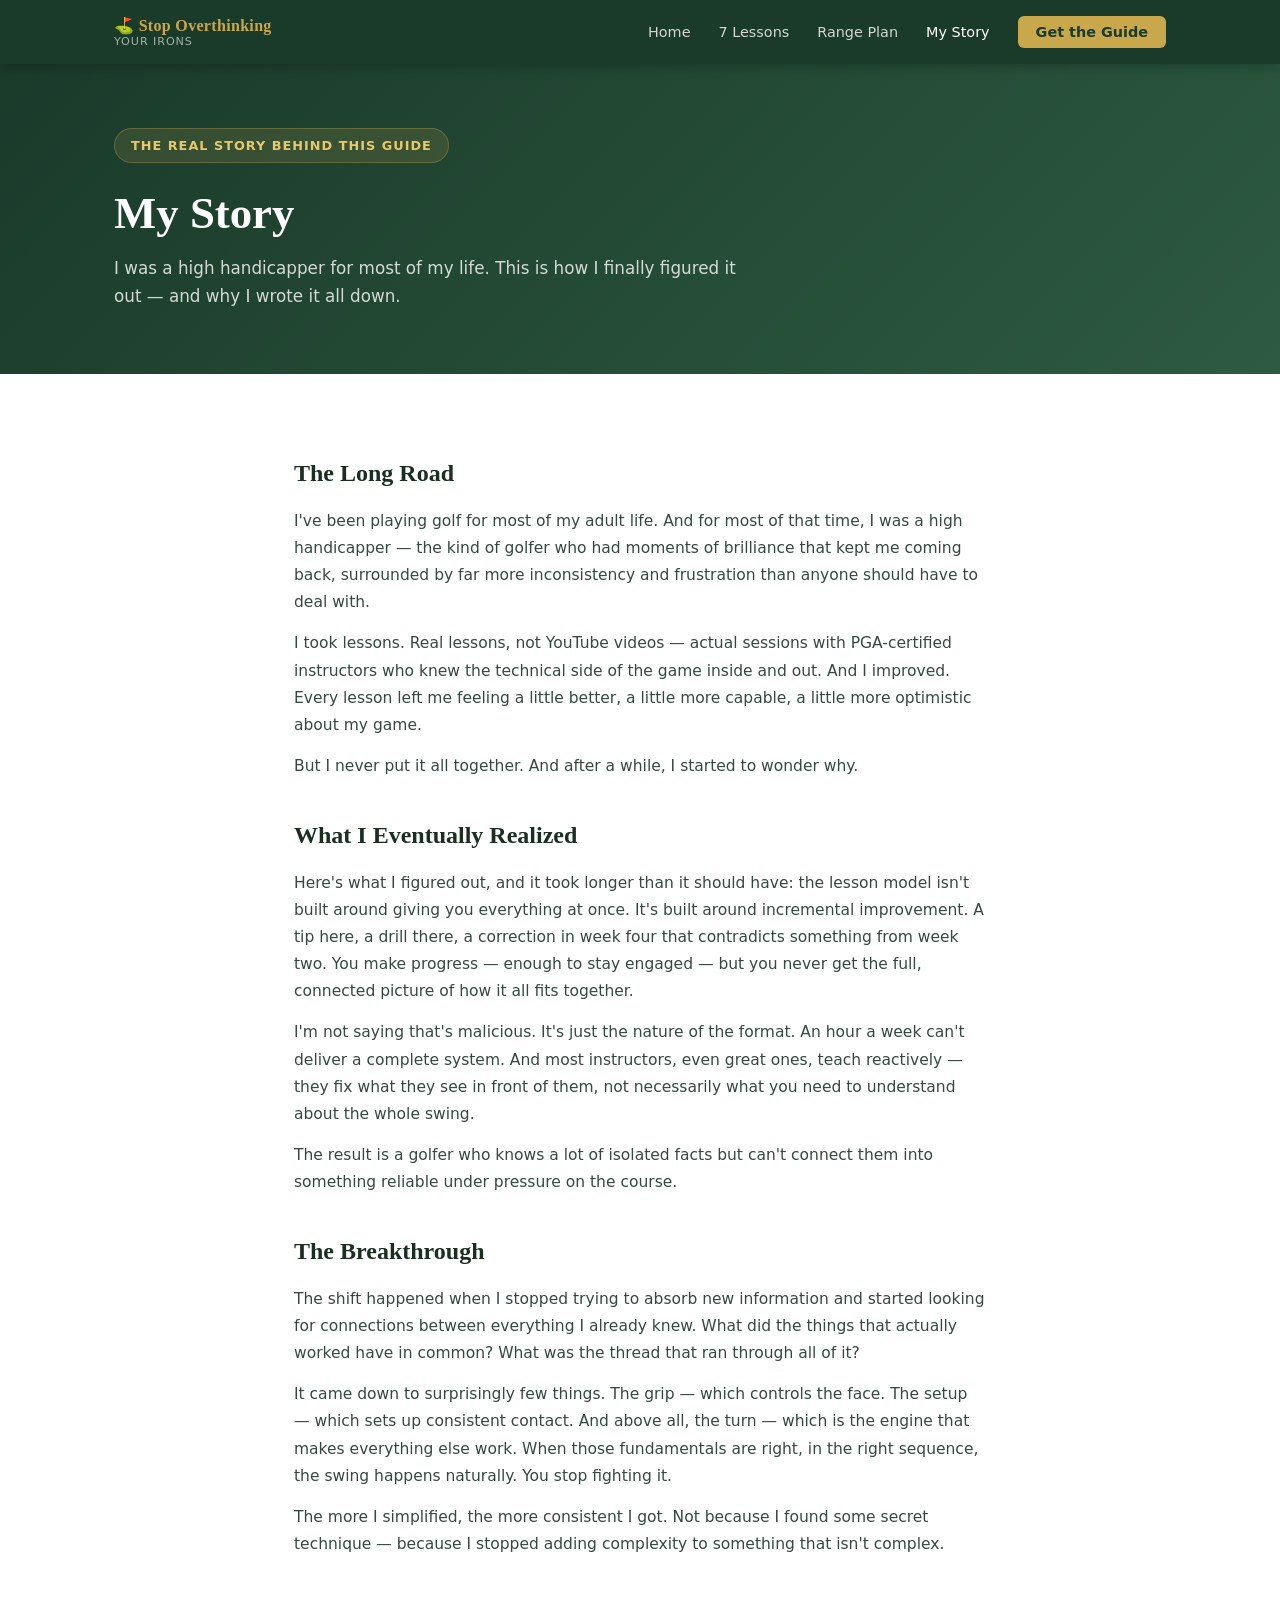
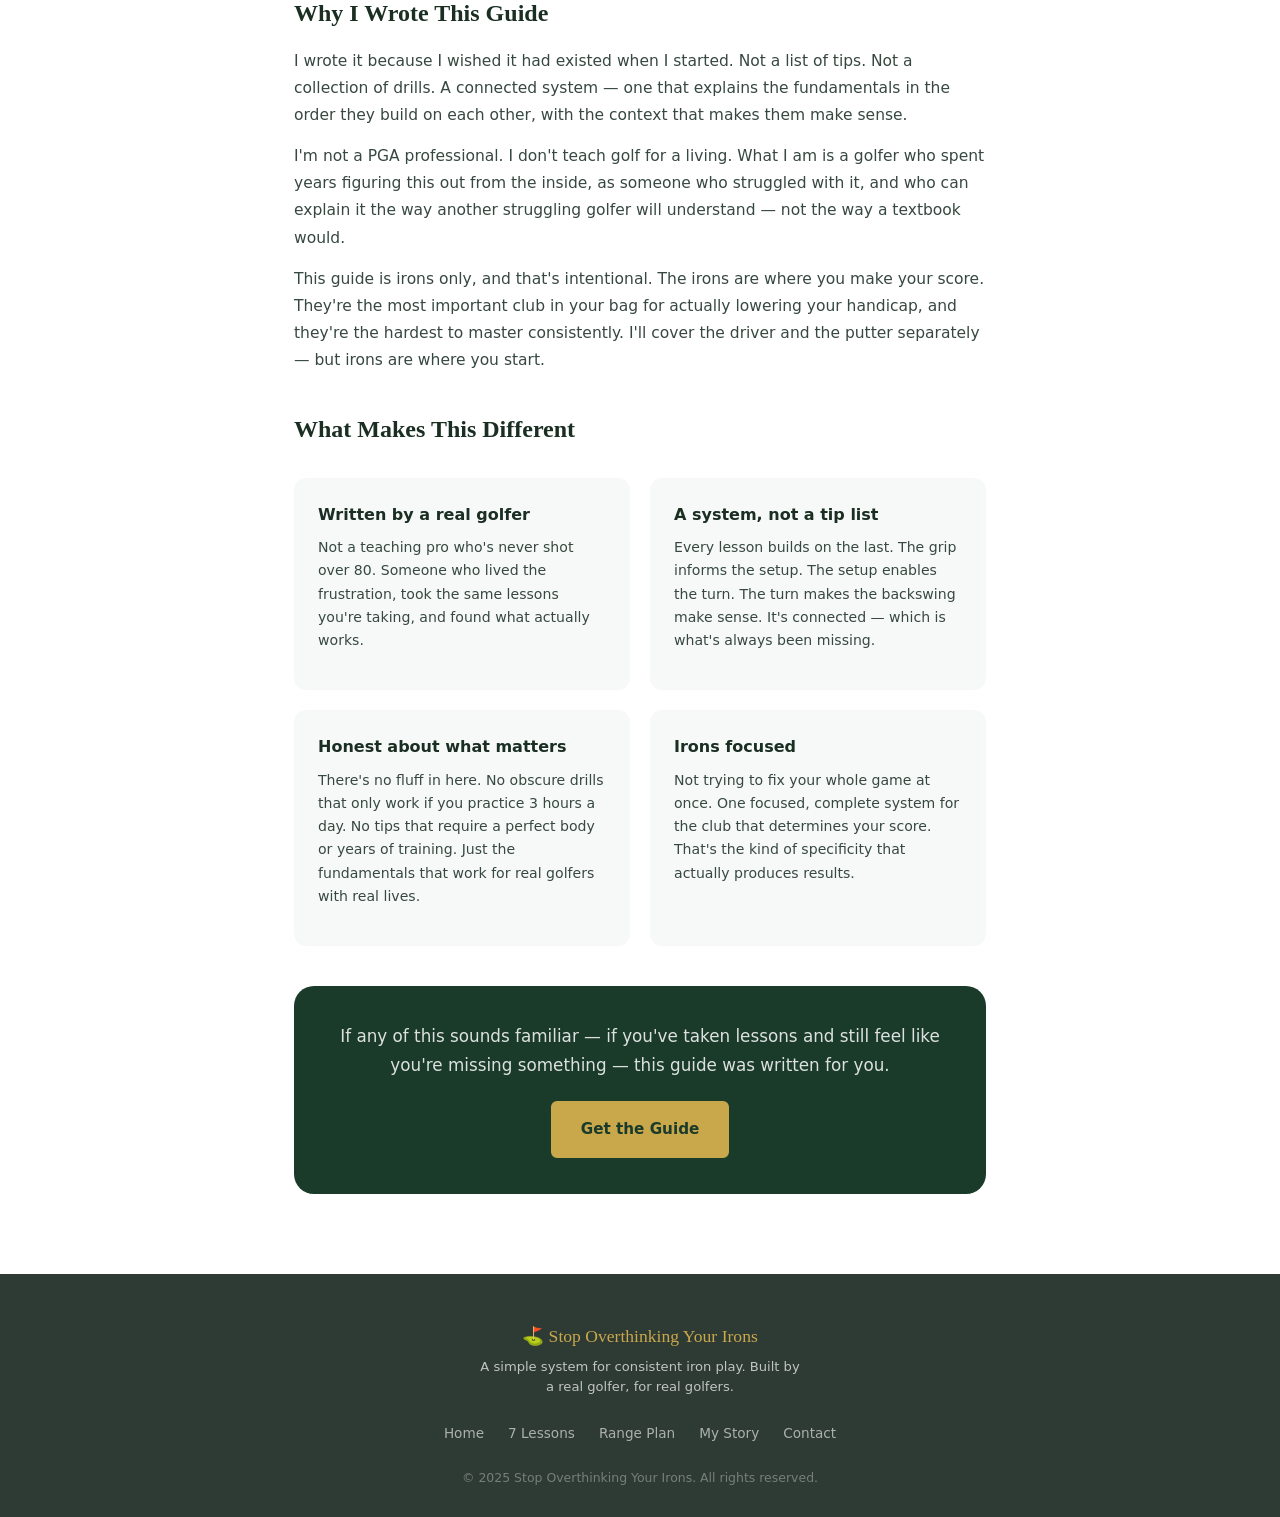
==== commit c2f73d1e: "Rebuild site as Stop Overthinking Your Irons sales page Complete content and design overhaul: new pr" ====
--- a/about.html
+++ b/about.html
@@ -3,333 +3,116 @@
 <head>
   <meta charset="UTF-8" />
   <meta name="viewport" content="width=device-width, initial-scale=1.0" />
-  <meta name="description" content="Meet Coach Mike Thompson — PGA-certified golf instructor at Par Excellence Golf Academy with 18 years of teaching experience and 500+ students." />
-  <title>About Coach Mike | Par Excellence Golf Academy</title>
+  <meta name="description" content="My Story — How a lifelong high handicapper finally figured out a simple, consistent iron swing." />
+  <title>My Story | Stop Overthinking Your Irons</title>
   <link rel="stylesheet" href="css/styles.css" />
 </head>
 <body>
 
-  <!-- ========== NAVIGATION ========== -->
   <nav class="navbar" role="navigation" aria-label="Main navigation">
     <div class="container nav-inner">
-      <a href="index.html" class="nav-brand" aria-label="Par Excellence Golf Academy home">
-        <span class="nav-brand-name">⛳ Par Excellence</span>
-        <span class="nav-brand-sub">Golf Academy</span>
+      <a href="index.html" class="nav-brand">
+        <span class="nav-brand-name">⛳ Stop Overthinking</span>
+        <span class="nav-brand-sub">Your Irons</span>
       </a>
-
       <button class="nav-toggle" id="navToggle" aria-label="Toggle navigation" aria-expanded="false">
         <span></span><span></span><span></span>
       </button>
-
       <ul class="nav-links" id="navLinks" role="list">
         <li><a href="index.html">Home</a></li>
-        <li><a href="lessons.html">Lessons</a></li>
-        <li><a href="techniques.html">Techniques</a></li>
-        <li><a href="about.html">About</a></li>
-        <li><a href="contact.html" class="nav-cta">Book a Lesson</a></li>
+        <li><a href="lessons.html">7 Lessons</a></li>
+        <li><a href="range-plan.html">Range Plan</a></li>
+        <li><a href="about.html">My Story</a></li>
+        <li><a href="index.html#pricing" class="nav-cta">Get the Guide</a></li>
       </ul>
     </div>
   </nav>
 
-  <!-- ========== PAGE HERO ========== -->
-  <section class="page-hero" aria-label="Page header">
+  <section class="page-hero">
     <div class="container">
-      <span class="section-label" style="color:var(--green-light)">Your Instructor</span>
-      <h1>Meet Coach Mike Thompson</h1>
-      <p>
-        PGA-certified instructor, lifelong golfer, and passionate educator dedicated
-        to helping every student find their best game.
-      </p>
-    </div>
-  </section>
-
-  <!-- ========== BREADCRUMB ========== -->
-  <div class="breadcrumb" aria-label="Breadcrumb">
-    <div class="container breadcrumb-inner">
-      <a href="index.html">Home</a>
-      <span class="breadcrumb-sep" aria-hidden="true">›</span>
-      <span aria-current="page">About</span>
-    </div>
-  </div>
-
-  <!-- ========== PROFILE ========== -->
-  <section class="section" aria-labelledby="profile-heading">
-    <div class="container">
-      <div class="instructor-profile">
-
-        <!-- Sidebar card -->
-        <aside class="instructor-card fade-in" aria-label="Coach Mike Thompson profile card">
-          <div class="instructor-avatar-block">
-            <span class="instructor-avatar-emoji" aria-hidden="true">🧑‍🏫</span>
-            <p class="instructor-card-name">Coach Mike Thompson</p>
-            <p class="instructor-card-title">Head Instructor &amp; Founder</p>
-          </div>
-          <div class="instructor-card-body">
-            <div class="instructor-stat-grid" aria-label="Career statistics">
-              <div class="i-stat">
-                <span class="i-stat-num">18+</span>
-                <span class="i-stat-lbl">Years Teaching</span>
-              </div>
-              <div class="i-stat">
-                <span class="i-stat-num">500+</span>
-                <span class="i-stat-lbl">Students</span>
-              </div>
-              <div class="i-stat">
-                <span class="i-stat-num">4.9★</span>
-                <span class="i-stat-lbl">Avg Rating</span>
-              </div>
-              <div class="i-stat">
-                <span class="i-stat-num">+3</span>
-                <span class="i-stat-lbl">Playing HC</span>
-              </div>
-            </div>
-
-            <h4 style="font-size:0.85rem;color:var(--green-dark);margin-bottom:0.6rem">Certifications &amp; Credentials</h4>
-            <ul class="credential-list" aria-label="Credentials">
-              <li>PGA of America — Class A Member</li>
-              <li>TPI (Titleist Performance Institute) Level 2</li>
-              <li>TrackMan University Certified</li>
-              <li>USGTF Master Golf Teaching Professional</li>
-              <li>Mental Game Coach — ACGP Certified</li>
-              <li>First Aid &amp; CPR Certified</li>
-            </ul>
-
-            <a href="contact.html" class="btn btn-primary" style="width:100%;text-align:center;margin-top:1.25rem">Book With Mike</a>
-          </div>
-        </aside>
-
-        <!-- Main bio -->
-        <main class="instructor-bio fade-in" aria-labelledby="profile-heading">
-          <h2 id="profile-heading">A Coach Who Has Been Where You Are</h2>
-
-          <p>
-            Mike Thompson grew up in Portland, Oregon, where his father introduced him to golf
-            at the age of nine on a battered municipal course. He fell in love instantly — not
-            with the score, but with the puzzle. Why did that shot go left? What made the ball
-            check up on the green? He spent his teenage years seeking answers, spending every
-            weekend on the practice range and reading every instruction book he could find.
-          </p>
-
-          <p>
-            After earning a sports science degree from the University of Oregon, Mike pursued
-            his PGA certification and began his teaching career at Pinehurst Ridge Golf Club,
-            where he quickly developed a reputation for clear explanations, endless patience,
-            and a gift for identifying the root cause of a fault — not just the symptom. Within
-            three years he was head of instruction.
-          </p>
-
-          <p>
-            In 2012, Mike founded Par Excellence Golf Academy with a single driving bay and a
-            small outdoor putting green. Today, the academy operates out of a state-of-the-art
-            facility featuring four covered teaching bays with high-speed video, a full indoor
-            putting studio, a short-game practice area, and TrackMan launch monitor technology
-            in every bay.
-          </p>
-
-          <p>
-            Over his eighteen-year career Mike has taught more than 500 students — from complete
-            beginners who had never held a club, to competitive amateurs, club champions, and
-            several aspiring professionals. His most satisfying lessons are still with the
-            beginners: "Watching someone hit their first pure iron shot — and see their face —
-            never gets old."
-          </p>
-
-          <p>
-            Mike competes regularly in regional amateur events and maintains a +3 handicap,
-            which he considers essential to staying current with the game. "I want to face the
-            same challenges my students face," he says. "That keeps my instruction honest."
-          </p>
-
-          <!-- Philosophy -->
-          <h3 style="margin-top:2.5rem;margin-bottom:0.6rem">My Teaching Philosophy</h3>
-          <p>
-            Every golfer is different — different body types, different athletic backgrounds,
-            different goals. Great instruction recognises that and refuses to apply a single
-            template to every student. Mike's approach is built on three pillars:
-          </p>
-
-          <div class="philosophy-grid" aria-label="Teaching philosophy pillars">
-            <div class="philosophy-item fade-in">
-              <h4>Understand First</h4>
-              <p>Explain the "why" behind every change. Students who understand why they're
-              doing something retain it. Those who just copy a position forget it by the next round.</p>
-            </div>
-            <div class="philosophy-item fade-in">
-              <h4>Feel Over Position</h4>
-              <p>Golf is played on a course, not in a mirror. Mike prioritises drills that build
-              feel and awareness, so improvements transfer from the range to the course.</p>
-            </div>
-            <div class="philosophy-item fade-in">
-              <h4>One Thing at a Time</h4>
-              <p>Information overload is the enemy of progress. Every lesson focuses on a single
-              key move or concept. Mastery of one thing beats awareness of ten.</p>
-            </div>
-          </div>
-
-          <!-- Timeline -->
-          <h3 style="margin-top:2.5rem;margin-bottom:1rem">Career Timeline</h3>
-          <div style="position:relative;padding-left:1.5rem;border-left:2px solid var(--gray-light)" role="list" aria-label="Career milestones">
-            <div style="margin-bottom:1.5rem;position:relative" role="listitem">
-              <div style="position:absolute;left:-1.75rem;top:0.2rem;width:10px;height:10px;background:var(--green-mid);border-radius:50%"></div>
-              <p style="font-size:0.78rem;color:var(--green-mid);font-weight:700;margin:0">2006</p>
-              <p style="font-weight:600;color:var(--text-dark);margin:0.1rem 0">Earned PGA Class A Membership</p>
-              <p style="font-size:0.85rem;margin:0;color:var(--gray-mid)">Completed PGA Player Development program and passed all certification requirements.</p>
-            </div>
-            <div style="margin-bottom:1.5rem;position:relative" role="listitem">
-              <div style="position:absolute;left:-1.75rem;top:0.2rem;width:10px;height:10px;background:var(--green-mid);border-radius:50%"></div>
-              <p style="font-size:0.78rem;color:var(--green-mid);font-weight:700;margin:0">2007–2011</p>
-              <p style="font-weight:600;color:var(--text-dark);margin:0.1rem 0">Head of Instruction, Pinehurst Ridge Golf Club</p>
-              <p style="font-size:0.85rem;margin:0;color:var(--gray-mid)">Managed a team of three assistants, launched junior programs, and built the club's first video analysis suite.</p>
-            </div>
-            <div style="margin-bottom:1.5rem;position:relative" role="listitem">
-              <div style="position:absolute;left:-1.75rem;top:0.2rem;width:10px;height:10px;background:var(--green-mid);border-radius:50%"></div>
-              <p style="font-size:0.78rem;color:var(--green-mid);font-weight:700;margin:0">2012</p>
-              <p style="font-weight:600;color:var(--text-dark);margin:0.1rem 0">Founded Par Excellence Golf Academy</p>
-              <p style="font-size:0.85rem;margin:0;color:var(--gray-mid)">Opened the academy's first location with a single teaching bay, focused on personalised, science-backed instruction.</p>
-            </div>
-            <div style="margin-bottom:1.5rem;position:relative" role="listitem">
-              <div style="position:absolute;left:-1.75rem;top:0.2rem;width:10px;height:10px;background:var(--green-mid);border-radius:50%"></div>
-              <p style="font-size:0.78rem;color:var(--green-mid);font-weight:700;margin:0">2016</p>
-              <p style="font-weight:600;color:var(--text-dark);margin:0.1rem 0">TPI Level 2 &amp; TrackMan Certification</p>
-              <p style="font-size:0.85rem;margin:0;color:var(--gray-mid)">Added biomechanics and launch-monitor analysis to the curriculum, giving students data-driven feedback on every session.</p>
-            </div>
-            <div style="margin-bottom:1.5rem;position:relative" role="listitem">
-              <div style="position:absolute;left:-1.75rem;top:0.2rem;width:10px;height:10px;background:var(--green-mid);border-radius:50%"></div>
-              <p style="font-size:0.78rem;color:var(--green-mid);font-weight:700;margin:0">2019</p>
-              <p style="font-weight:600;color:var(--text-dark);margin:0.1rem 0">Expanded to Current 4-Bay Facility</p>
-              <p style="font-size:0.85rem;margin:0;color:var(--gray-mid)">Moved to the current state-of-the-art facility with indoor putting studio, short-game area, and full TrackMan integration.</p>
-            </div>
-            <div style="position:relative" role="listitem">
-              <div style="position:absolute;left:-1.75rem;top:0.2rem;width:10px;height:10px;background:var(--gold);border-radius:50%"></div>
-              <p style="font-size:0.78rem;color:var(--gold);font-weight:700;margin:0">Today</p>
-              <p style="font-weight:600;color:var(--text-dark);margin:0.1rem 0">500+ Students &amp; Growing</p>
-              <p style="font-size:0.85rem;margin:0;color:var(--gray-mid)">Teaching full-time with a waitlist for the monthly unlimited program — a testament to the results students achieve.</p>
-            </div>
-          </div>
-
-        </main>
+      <div class="page-hero-content">
+        <div class="hero-eyebrow">The Real Story Behind This Guide</div>
+        <h1>My Story</h1>
+        <p>I was a high handicapper for most of my life. This is how I finally figured it out — and why I wrote it all down.</p>
       </div>
     </div>
   </section>
 
-  <!-- ========== TESTIMONIAL HIGHLIGHT ========== -->
-  <section class="section section-alt" aria-labelledby="about-testimonials-heading">
-    <div class="container">
-      <div class="text-center">
-        <span class="section-label">From the Students</span>
-        <h2 class="section-title" id="about-testimonials-heading">What They Say About Mike</h2>
-      </div>
-      <div class="testimonials-grid">
-        <article class="testimonial-card fade-in">
-          <span class="testimonial-quote" aria-hidden="true">"</span>
-          <div class="testimonial-stars" aria-label="5 stars">★★★★★</div>
-          <p class="testimonial-text">
-            Mike doesn't just tell you what to do — he explains the physics behind it.
-            Once you understand why you're making a change, it sticks. I've had lessons
-            with four other instructors and none came close to his depth of knowledge.
-          </p>
-          <div class="testimonial-author">
-            <div class="author-avatar" aria-hidden="true">BL</div>
-            <div>
-              <p class="author-name">Brian L.</p>
-              <p class="author-detail">5 Handicap · 2 years with Coach Mike</p>
-            </div>
+  <section class="section">
+    <div class="container about-layout">
+      <div class="about-main">
+
+        <h2>The Long Road</h2>
+        <p>I've been playing golf for most of my adult life. And for most of that time, I was a high handicapper — the kind of golfer who had moments of brilliance that kept me coming back, surrounded by far more inconsistency and frustration than anyone should have to deal with.</p>
+
+        <p>I took lessons. Real lessons, not YouTube videos — actual sessions with PGA-certified instructors who knew the technical side of the game inside and out. And I improved. Every lesson left me feeling a little better, a little more capable, a little more optimistic about my game.</p>
+
+        <p>But I never put it all together. And after a while, I started to wonder why.</p>
+
+        <h2>What I Eventually Realized</h2>
+        <p>Here's what I figured out, and it took longer than it should have: the lesson model isn't built around giving you everything at once. It's built around incremental improvement. A tip here, a drill there, a correction in week four that contradicts something from week two. You make progress — enough to stay engaged — but you never get the full, connected picture of how it all fits together.</p>
+
+        <p>I'm not saying that's malicious. It's just the nature of the format. An hour a week can't deliver a complete system. And most instructors, even great ones, teach reactively — they fix what they see in front of them, not necessarily what you need to understand about the whole swing.</p>
+
+        <p>The result is a golfer who knows a lot of isolated facts but can't connect them into something reliable under pressure on the course.</p>
+
+        <h2>The Breakthrough</h2>
+        <p>The shift happened when I stopped trying to absorb new information and started looking for connections between everything I already knew. What did the things that actually worked have in common? What was the thread that ran through all of it?</p>
+
+        <p>It came down to surprisingly few things. The grip — which controls the face. The setup — which sets up consistent contact. And above all, the turn — which is the engine that makes everything else work. When those fundamentals are right, in the right sequence, the swing happens naturally. You stop fighting it.</p>
+
+        <p>The more I simplified, the more consistent I got. Not because I found some secret technique — because I stopped adding complexity to something that isn't complex.</p>
+
+        <h2>Why I Wrote This Guide</h2>
+        <p>I wrote it because I wished it had existed when I started. Not a list of tips. Not a collection of drills. A connected system — one that explains the fundamentals in the order they build on each other, with the context that makes them make sense.</p>
+
+        <p>I'm not a PGA professional. I don't teach golf for a living. What I am is a golfer who spent years figuring this out from the inside, as someone who struggled with it, and who can explain it the way another struggling golfer will understand — not the way a textbook would.</p>
+
+        <p>This guide is irons only, and that's intentional. The irons are where you make your score. They're the most important club in your bag for actually lowering your handicap, and they're the hardest to master consistently. I'll cover the driver and the putter separately — but irons are where you start.</p>
+
+        <h2>What Makes This Different</h2>
+        <div class="difference-grid">
+          <div class="difference-item fade-in">
+            <h4>Written by a real golfer</h4>
+            <p>Not a teaching pro who's never shot over 80. Someone who lived the frustration, took the same lessons you're taking, and found what actually works.</p>
           </div>
-        </article>
-        <article class="testimonial-card fade-in">
-          <span class="testimonial-quote" aria-hidden="true">"</span>
-          <div class="testimonial-stars" aria-label="5 stars">★★★★★</div>
-          <p class="testimonial-text">
-            He remembered every detail about my swing from session to session. There's a
-            continuity to his teaching that makes you feel like you have a coach, not just
-            a lesson provider. My handicap went from 22 to 12 in eight months.
-          </p>
-          <div class="testimonial-author">
-            <div class="author-avatar" aria-hidden="true">AW</div>
-            <div>
-              <p class="author-name">Anna W.</p>
-              <p class="author-detail">Intermediate · 8 months with Coach Mike</p>
-            </div>
+          <div class="difference-item fade-in">
+            <h4>A system, not a tip list</h4>
+            <p>Every lesson builds on the last. The grip informs the setup. The setup enables the turn. The turn makes the backswing make sense. It's connected — which is what's always been missing.</p>
           </div>
-        </article>
-        <article class="testimonial-card fade-in">
-          <span class="testimonial-quote" aria-hidden="true">"</span>
-          <div class="testimonial-stars" aria-label="5 stars">★★★★★</div>
-          <p class="testimonial-text">
-            I was completely intimidated as a complete beginner. Mike made it safe to be
-            bad at golf while getting better at golf, if that makes sense. His patience
-            is extraordinary and he genuinely celebrates every small win with you.
-          </p>
-          <div class="testimonial-author">
-            <div class="author-avatar" aria-hidden="true">TR</div>
-            <div>
-              <p class="author-name">Tom R.</p>
-              <p class="author-detail">Beginner · 6 months with Coach Mike</p>
-            </div>
+          <div class="difference-item fade-in">
+            <h4>Honest about what matters</h4>
+            <p>There's no fluff in here. No obscure drills that only work if you practice 3 hours a day. No tips that require a perfect body or years of training. Just the fundamentals that work for real golfers with real lives.</p>
           </div>
-        </article>
+          <div class="difference-item fade-in">
+            <h4>Irons focused</h4>
+            <p>Not trying to fix your whole game at once. One focused, complete system for the club that determines your score. That's the kind of specificity that actually produces results.</p>
+          </div>
+        </div>
+
+        <div class="about-cta">
+          <p>If any of this sounds familiar — if you've taken lessons and still feel like you're missing something — this guide was written for you.</p>
+          <a href="index.html#pricing" class="btn btn-gold">Get the Guide</a>
+        </div>
+
       </div>
     </div>
   </section>
 
-  <!-- ========== CTA ========== -->
-  <section class="cta-section" aria-labelledby="about-cta-heading">
-    <div class="container">
-      <span class="section-label" style="color:var(--green-light)">Work With Mike</span>
-      <h2 id="about-cta-heading">Start Your Journey Today</h2>
-      <p>
-        Ready to experience the Par Excellence difference? Book your first lesson
-        and see why hundreds of golfers trust Coach Mike with their game.
-      </p>
-      <div class="cta-actions">
-        <a href="contact.html" class="btn btn-gold">Book a Lesson</a>
-        <a href="lessons.html" class="btn btn-secondary">View Lesson Plans</a>
+  <footer class="footer">
+    <div class="container footer-inner">
+      <div class="footer-brand">
+        <span>⛳ Stop Overthinking Your Irons</span>
+        <p>A simple system for consistent iron play. Built by a real golfer, for real golfers.</p>
       </div>
-    </div>
-  </section>
-
-  <!-- ========== FOOTER ========== -->
-  <footer class="footer" aria-label="Site footer">
-    <div class="container">
-      <div class="footer-grid">
-        <div class="footer-brand">
-          <p class="nav-brand-name" style="color:#fff;font-family:Georgia,serif;font-size:1.05rem">⛳ Par Excellence Golf Academy</p>
-          <p>Dedicated to helping every golfer reach their potential through expert coaching, proven technique, and a genuine passion for the game.</p>
-        </div>
-        <div>
-          <p class="footer-heading">Navigation</p>
-          <ul class="footer-links">
-            <li><a href="index.html">Home</a></li>
-            <li><a href="lessons.html">Lessons &amp; Pricing</a></li>
-            <li><a href="techniques.html">Techniques</a></li>
-            <li><a href="about.html">About Coach Mike</a></li>
-            <li><a href="contact.html">Contact &amp; Booking</a></li>
-          </ul>
-        </div>
-        <div>
-          <p class="footer-heading">About</p>
-          <ul class="footer-links">
-            <li><a href="about.html">Coach Mike Thompson</a></li>
-            <li><a href="about.html#philosophy">Teaching Philosophy</a></li>
-            <li><a href="about.html#timeline">Career Timeline</a></li>
-          </ul>
-        </div>
-        <div>
-          <p class="footer-heading">Contact</p>
-          <ul class="footer-links">
-            <li><a href="mailto:mike@parexcellencegolf.com">mike@parexcellencegolf.com</a></li>
-            <li><a href="tel:+15551234567">(555) 123-4567</a></li>
-            <li><a href="contact.html">Book Online</a></li>
-          </ul>
-        </div>
-      </div>
-      <div class="footer-bottom">
-        <p>&copy; 2026 Par Excellence Golf Academy. All rights reserved.</p>
-        <div class="footer-bottom-links">
-          <a href="#">Privacy Policy</a>
-          <a href="#">Terms of Service</a>
-        </div>
-      </div>
+      <nav class="footer-links" aria-label="Footer navigation">
+        <a href="index.html">Home</a>
+        <a href="lessons.html">7 Lessons</a>
+        <a href="range-plan.html">Range Plan</a>
+        <a href="about.html">My Story</a>
+        <a href="contact.html">Contact</a>
+      </nav>
+      <p class="footer-copy">&copy; 2025 Stop Overthinking Your Irons. All rights reserved.</p>
     </div>
   </footer>
 
--- a/css/styles.css
+++ b/css/styles.css
@@ -1,200 +1,59 @@
 /* =============================================
-   Par Excellence Golf Academy - Main Stylesheet
+   Stop Overthinking Your Irons — Stylesheet
    ============================================= */
 
-/* --- CSS Variables --- */
 :root {
-  --green-dark:    #1a4a2e;
-  --green-mid:     #2d6a4f;
-  --green-light:   #52b788;
-  --green-pale:    #d8f3dc;
-  --gold:          #c9a84c;
-  --gold-light:    #f0d080;
-  --earth:         #8b6914;
-  --white:         #ffffff;
-  --off-white:     #f8faf9;
-  --gray-light:    #e9ecef;
-  --gray-mid:      #6c757d;
-  --gray-dark:     #343a40;
-  --text-dark:     #1c2b1e;
-  --text-body:     #3a4a3c;
-  --shadow-sm:     0 2px 8px rgba(0,0,0,0.08);
-  --shadow-md:     0 6px 24px rgba(0,0,0,0.12);
-  --shadow-lg:     0 12px 40px rgba(0,0,0,0.18);
-  --radius-sm:     6px;
-  --radius-md:     12px;
-  --radius-lg:     20px;
-  --transition:    0.3s ease;
-  --font-heading:  'Georgia', 'Times New Roman', serif;
-  --font-body:     'Segoe UI', system-ui, -apple-system, sans-serif;
-}
-
-/* --- Reset & Base --- */
-*, *::before, *::after {
-  box-sizing: border-box;
-  margin: 0;
-  padding: 0;
-}
-
-html {
-  scroll-behavior: smooth;
-  font-size: 16px;
-}
+  --green-dark:   #1a3a2a;
+  --green-mid:    #2d5a40;
+  --green-light:  #4a8c65;
+  --green-pale:   #e8f5ee;
+  --gold:         #c9a84c;
+  --gold-light:   #e8c96a;
+  --white:        #ffffff;
+  --off-white:    #f7f9f8;
+  --gray-light:   #eaedef;
+  --gray-mid:     #6b7a70;
+  --gray-dark:    #2e3a34;
+  --text-dark:    #1a2e22;
+  --text-body:    #374840;
+  --shadow-sm:    0 2px 8px rgba(0,0,0,0.08);
+  --shadow-md:    0 6px 24px rgba(0,0,0,0.12);
+  --shadow-lg:    0 12px 40px rgba(0,0,0,0.18);
+  --radius-sm:    6px;
+  --radius-md:    12px;
+  --radius-lg:    20px;
+  --transition:   0.3s ease;
+  --font-heading: 'Georgia', 'Times New Roman', serif;
+  --font-body:    'Segoe UI', system-ui, -apple-system, sans-serif;
+}
+
+*, *::before, *::after { box-sizing: border-box; margin: 0; padding: 0; }
+
+html { scroll-behavior: smooth; font-size: 16px; }
 
 body {
   font-family: var(--font-body);
   color: var(--text-body);
-  background-color: var(--white);
-  line-height: 1.6;
-}
-
-img {
-  max-width: 100%;
-  display: block;
-}
-
-a {
-  color: inherit;
-  text-decoration: none;
-}
-
-ul {
-  list-style: none;
-}
-
-/* --- Typography --- */
-h1, h2, h3, h4, h5, h6 {
-  font-family: var(--font-heading);
-  color: var(--text-dark);
-  line-height: 1.25;
-}
-
-h1 { font-size: clamp(2rem, 5vw, 3.5rem); }
-h2 { font-size: clamp(1.6rem, 3.5vw, 2.5rem); }
-h3 { font-size: clamp(1.2rem, 2.5vw, 1.75rem); }
-h4 { font-size: 1.15rem; }
-
-p { margin-bottom: 1rem; }
-
-.section-label {
-  display: inline-block;
-  font-size: 0.8rem;
-  font-weight: 700;
-  letter-spacing: 0.12em;
-  text-transform: uppercase;
-  color: var(--green-mid);
-  margin-bottom: 0.5rem;
-}
-
-.section-title {
-  margin-bottom: 0.75rem;
-}
-
-.section-subtitle {
-  font-size: 1.05rem;
-  color: var(--gray-mid);
-  max-width: 600px;
-  margin: 0 auto 2.5rem;
-}
-
-.text-center { text-align: center; }
-
-/* --- Utility --- */
+  background: var(--white);
+  line-height: 1.65;
+}
+
+img { max-width: 100%; display: block; }
+a { color: inherit; text-decoration: none; }
+ul { list-style: none; }
+
 .container {
-  width: 100%;
-  max-width: 1160px;
+  max-width: 1100px;
   margin: 0 auto;
-  padding: 0 1.25rem;
-}
-
-.section {
-  padding: 5rem 0;
-}
-
-.section-alt {
-  background-color: var(--off-white);
-}
-
-.btn {
-  display: inline-block;
-  padding: 0.75rem 1.75rem;
-  border-radius: var(--radius-sm);
-  font-size: 0.95rem;
-  font-weight: 600;
-  cursor: pointer;
-  border: 2px solid transparent;
-  transition: background-color var(--transition), color var(--transition),
-              border-color var(--transition), transform var(--transition),
-              box-shadow var(--transition);
-  font-family: var(--font-body);
-  white-space: nowrap;
-}
-
-.btn:hover { transform: translateY(-2px); box-shadow: var(--shadow-md); }
-.btn:active { transform: translateY(0); }
-
-.btn-primary {
-  background-color: var(--green-mid);
-  color: var(--white);
-  border-color: var(--green-mid);
-}
-.btn-primary:hover {
-  background-color: var(--green-dark);
-  border-color: var(--green-dark);
-}
-
-.btn-secondary {
-  background-color: transparent;
-  color: var(--white);
-  border-color: var(--white);
-}
-.btn-secondary:hover {
-  background-color: var(--white);
-  color: var(--green-dark);
-}
-
-.btn-gold {
-  background-color: var(--gold);
-  color: var(--white);
-  border-color: var(--gold);
-}
-.btn-gold:hover {
-  background-color: var(--earth);
-  border-color: var(--earth);
-}
-
-.btn-outline {
-  background-color: transparent;
-  color: var(--green-mid);
-  border-color: var(--green-mid);
-}
-.btn-outline:hover {
-  background-color: var(--green-mid);
-  color: var(--white);
-}
-
-.badge {
-  display: inline-block;
-  padding: 0.25rem 0.7rem;
-  border-radius: 999px;
-  font-size: 0.75rem;
-  font-weight: 700;
-  text-transform: uppercase;
-  letter-spacing: 0.05em;
-}
-
-.badge-beginner    { background: #d8f3dc; color: #1a4a2e; }
-.badge-intermediate{ background: #fff3cd; color: #856404; }
-.badge-advanced    { background: #f8d7da; color: #842029; }
-
-/* =============================================
-   NAVIGATION
-   ============================================= */
+  padding: 0 24px;
+}
+
+/* ---- NAVBAR ---- */
 .navbar {
   position: sticky;
   top: 0;
-  z-index: 1000;
-  background-color: var(--green-dark);
+  z-index: 100;
+  background: var(--green-dark);
   box-shadow: 0 2px 12px rgba(0,0,0,0.25);
 }
 
@@ -202,1062 +61,881 @@
   display: flex;
   align-items: center;
   justify-content: space-between;
-  height: 68px;
+  height: 64px;
 }
 
 .nav-brand {
   display: flex;
   flex-direction: column;
-  line-height: 1.15;
-}
-
+  line-height: 1.2;
+}
 .nav-brand-name {
   font-family: var(--font-heading);
-  font-size: 1.1rem;
-  font-weight: 700;
-  color: var(--white);
-  letter-spacing: 0.01em;
-}
-
+  font-size: 1rem;
+  font-weight: 700;
+  color: var(--gold);
+  letter-spacing: 0.02em;
+}
 .nav-brand-sub {
   font-size: 0.7rem;
-  color: var(--green-light);
+  color: rgba(255,255,255,0.6);
   letter-spacing: 0.08em;
   text-transform: uppercase;
 }
 
 .nav-links {
   display: flex;
-  gap: 0.25rem;
+  gap: 28px;
   align-items: center;
 }
-
 .nav-links a {
-  color: rgba(255,255,255,0.82);
+  color: rgba(255,255,255,0.8);
   font-size: 0.9rem;
   font-weight: 500;
-  padding: 0.45rem 0.85rem;
+  transition: color var(--transition);
+}
+.nav-links a:hover,
+.nav-links a.active { color: var(--white); }
+
+.nav-cta {
+  background: var(--gold);
+  color: var(--green-dark) !important;
+  padding: 8px 18px;
   border-radius: var(--radius-sm);
-  transition: color var(--transition), background-color var(--transition);
-  position: relative;
-}
-
-.nav-links a:hover,
-.nav-links a.active {
-  color: var(--white);
-  background-color: rgba(255,255,255,0.1);
-}
-
-.nav-links a.active::after {
-  content: '';
-  position: absolute;
-  bottom: -2px;
-  left: 0.85rem;
-  right: 0.85rem;
-  height: 2px;
-  background-color: var(--green-light);
-  border-radius: 2px;
-}
-
-.nav-cta {
-  margin-left: 0.5rem;
-  padding: 0.45rem 1.1rem !important;
-  background-color: var(--gold) !important;
-  color: var(--white) !important;
-  border-radius: var(--radius-sm) !important;
-}
-.nav-cta:hover {
-  background-color: var(--earth) !important;
-}
-.nav-cta.active::after { display: none; }
-
-/* Hamburger */
+  font-weight: 700 !important;
+  transition: background var(--transition) !important;
+}
+.nav-cta:hover { background: var(--gold-light) !important; }
+
 .nav-toggle {
   display: none;
   flex-direction: column;
   gap: 5px;
-  cursor: pointer;
-  padding: 6px;
   background: none;
   border: none;
-}
-
+  cursor: pointer;
+  padding: 4px;
+}
 .nav-toggle span {
   display: block;
   width: 24px;
   height: 2px;
-  background-color: var(--white);
+  background: var(--white);
   border-radius: 2px;
-  transition: transform var(--transition), opacity var(--transition);
-}
-
+  transition: var(--transition);
+}
 .nav-toggle.open span:nth-child(1) { transform: translateY(7px) rotate(45deg); }
 .nav-toggle.open span:nth-child(2) { opacity: 0; }
 .nav-toggle.open span:nth-child(3) { transform: translateY(-7px) rotate(-45deg); }
 
-/* =============================================
-   HERO
-   ============================================= */
+/* ---- HERO ---- */
 .hero {
+  background: linear-gradient(135deg, var(--green-dark) 0%, var(--green-mid) 60%, #3d7a55 100%);
+  color: var(--white);
+  padding: 90px 0 80px;
   position: relative;
-  min-height: 92vh;
-  display: flex;
-  align-items: center;
   overflow: hidden;
-  background: linear-gradient(135deg, var(--green-dark) 0%, #0f3020 40%, #1c5c38 100%);
 }
 
 .hero-bg-pattern {
   position: absolute;
   inset: 0;
-  background-image:
-    radial-gradient(circle at 20% 80%, rgba(82,183,136,0.12) 0%, transparent 50%),
-    radial-gradient(circle at 80% 20%, rgba(201,168,76,0.08) 0%, transparent 50%),
-    repeating-linear-gradient(
-      45deg,
-      transparent,
-      transparent 60px,
-      rgba(255,255,255,0.015) 60px,
-      rgba(255,255,255,0.015) 61px
-    );
+  background-image: radial-gradient(circle at 20% 80%, rgba(201,168,76,0.08) 0%, transparent 50%),
+                    radial-gradient(circle at 80% 20%, rgba(255,255,255,0.04) 0%, transparent 50%);
   pointer-events: none;
 }
 
-.hero-content {
-  position: relative;
-  z-index: 2;
-  max-width: 680px;
-}
+.hero-content { max-width: 680px; position: relative; }
 
 .hero-eyebrow {
-  display: flex;
-  align-items: center;
-  gap: 0.6rem;
-  font-size: 0.82rem;
-  font-weight: 700;
-  letter-spacing: 0.12em;
-  text-transform: uppercase;
-  color: var(--green-light);
-  margin-bottom: 1.25rem;
-}
-
-.hero-eyebrow::before {
-  content: '';
-  display: block;
-  width: 28px;
-  height: 2px;
-  background-color: var(--green-light);
-  border-radius: 2px;
+  display: inline-block;
+  background: rgba(201,168,76,0.15);
+  color: var(--gold-light);
+  border: 1px solid rgba(201,168,76,0.3);
+  padding: 6px 16px;
+  border-radius: 100px;
+  font-size: 0.8rem;
+  font-weight: 600;
+  letter-spacing: 0.08em;
+  text-transform: uppercase;
+  margin-bottom: 24px;
 }
 
 .hero h1 {
-  color: var(--white);
-  margin-bottom: 1.25rem;
-}
-
-.hero h1 .accent {
-  color: var(--gold-light);
-  display: block;
-}
+  font-family: var(--font-heading);
+  font-size: clamp(2.2rem, 5vw, 3.4rem);
+  font-weight: 700;
+  line-height: 1.2;
+  margin-bottom: 20px;
+  color: var(--white);
+}
+
+.accent { color: var(--gold); }
 
 .hero-lead {
   font-size: 1.1rem;
-  color: rgba(255,255,255,0.78);
-  margin-bottom: 2rem;
+  color: rgba(255,255,255,0.85);
+  margin-bottom: 36px;
+  max-width: 560px;
   line-height: 1.7;
 }
 
 .hero-actions {
   display: flex;
-  gap: 1rem;
+  gap: 14px;
   flex-wrap: wrap;
-}
-
-.hero-stats {
-  display: flex;
-  gap: 2.5rem;
-  margin-top: 3.5rem;
-  padding-top: 2rem;
-  border-top: 1px solid rgba(255,255,255,0.12);
-}
-
-.hero-stat-number {
-  font-family: var(--font-heading);
-  font-size: 2rem;
-  font-weight: 700;
-  color: var(--gold-light);
-  display: block;
-  line-height: 1;
-}
-
-.hero-stat-label {
-  font-size: 0.8rem;
-  color: rgba(255,255,255,0.6);
-  text-transform: uppercase;
-  letter-spacing: 0.06em;
-  margin-top: 0.25rem;
-}
-
-/* =============================================
-   CARDS / LESSON CARDS
-   ============================================= */
-.card-grid {
-  display: grid;
-  grid-template-columns: repeat(auto-fill, minmax(280px, 1fr));
-  gap: 1.5rem;
-}
-
-.card {
-  background: var(--white);
-  border-radius: var(--radius-md);
-  box-shadow: var(--shadow-sm);
-  padding: 1.75rem;
-  border: 1px solid var(--gray-light);
-  transition: transform var(--transition), box-shadow var(--transition), border-color var(--transition);
-  display: flex;
-  flex-direction: column;
-}
-
-.card:hover {
-  transform: translateY(-5px);
-  box-shadow: var(--shadow-md);
-  border-color: var(--green-light);
-}
-
-.card-icon {
-  font-size: 2.4rem;
-  margin-bottom: 1rem;
-  display: block;
-}
-
-.card-title {
-  font-size: 1.15rem;
-  margin-bottom: 0.5rem;
+  margin-bottom: 16px;
+}
+
+.hero-note {
+  font-size: 0.82rem;
+  color: rgba(255,255,255,0.5);
+  letter-spacing: 0.03em;
+}
+
+/* ---- BUTTONS ---- */
+.btn {
+  display: inline-block;
+  padding: 14px 28px;
+  border-radius: var(--radius-sm);
+  font-weight: 700;
+  font-size: 0.95rem;
+  cursor: pointer;
+  transition: all var(--transition);
+  border: 2px solid transparent;
+  text-align: center;
+}
+
+.btn-gold {
+  background: var(--gold);
   color: var(--green-dark);
-}
-
-.card-text {
-  font-size: 0.92rem;
-  color: var(--gray-mid);
-  margin-bottom: 1.25rem;
-  flex: 1;
-}
-
-.card-footer {
-  margin-top: auto;
-  padding-top: 1rem;
-  border-top: 1px solid var(--gray-light);
-  display: flex;
-  align-items: center;
-  justify-content: space-between;
-}
-
-/* =============================================
-   FEATURES / PERKS STRIP
-   ============================================= */
-.perks-strip {
-  background-color: var(--green-dark);
-  padding: 2.5rem 0;
-}
-
-.perks-grid {
+  border-color: var(--gold);
+}
+.btn-gold:hover { background: var(--gold-light); border-color: var(--gold-light); transform: translateY(-2px); box-shadow: 0 6px 20px rgba(201,168,76,0.35); }
+
+.btn-green {
+  background: var(--green-mid);
+  color: var(--white);
+  border-color: var(--green-mid);
+}
+.btn-green:hover { background: var(--green-light); border-color: var(--green-light); transform: translateY(-2px); }
+
+.btn-outline {
+  background: transparent;
+  color: var(--white);
+  border-color: rgba(255,255,255,0.5);
+}
+.btn-outline:hover { background: rgba(255,255,255,0.1); border-color: var(--white); }
+
+.btn-outline-light {
+  background: transparent;
+  color: var(--white);
+  border-color: rgba(255,255,255,0.4);
+}
+.btn-outline-light:hover { background: rgba(255,255,255,0.1); border-color: var(--white); }
+
+.btn-full { width: 100%; }
+
+/* ---- STATS STRIP ---- */
+.stats-strip {
+  background: var(--green-dark);
+  padding: 24px 0;
+  border-top: 1px solid rgba(255,255,255,0.08);
+}
+.stats-grid {
   display: grid;
   grid-template-columns: repeat(4, 1fr);
-  gap: 1.5rem;
-}
-
-.perk-item {
-  display: flex;
+  gap: 0;
+}
+.stat-item {
+  display: flex;
+  flex-direction: column;
   align-items: center;
-  gap: 1rem;
-  color: var(--white);
-}
-
-.perk-icon {
+  padding: 8px 0;
+  border-right: 1px solid rgba(255,255,255,0.1);
+}
+.stat-item:last-child { border-right: none; }
+.stat-num {
+  font-family: var(--font-heading);
+  font-size: 2rem;
+  font-weight: 700;
+  color: var(--gold);
+  line-height: 1;
+}
+.stat-label {
+  font-size: 0.75rem;
+  color: rgba(255,255,255,0.6);
+  margin-top: 4px;
+  text-transform: uppercase;
+  letter-spacing: 0.06em;
+}
+
+/* ---- SECTIONS ---- */
+.section { padding: 80px 0; }
+.section-light { background: var(--off-white); }
+.section-dark {
+  background: var(--green-dark);
+  color: var(--white);
+}
+.section-dark h2 { color: var(--white); }
+
+.section-header {
+  text-align: center;
+  margin-bottom: 56px;
+}
+.section-header h2 {
+  font-family: var(--font-heading);
+  font-size: clamp(1.7rem, 3.5vw, 2.4rem);
+  color: var(--text-dark);
+  margin-bottom: 12px;
+}
+.section-sub {
+  font-size: 1.05rem;
+  color: var(--gray-mid);
+  max-width: 520px;
+  margin: 0 auto;
+}
+.section-eyebrow {
+  display: inline-block;
+  color: var(--gold-light);
+  font-size: 0.78rem;
+  font-weight: 700;
+  letter-spacing: 0.1em;
+  text-transform: uppercase;
+  margin-bottom: 12px;
+}
+.section-cta {
+  text-align: center;
+  margin-top: 48px;
+}
+
+/* ---- CARD GRIDS ---- */
+.card-grid { display: grid; gap: 24px; }
+.three-col { grid-template-columns: repeat(3, 1fr); }
+.four-col  { grid-template-columns: repeat(4, 1fr); }
+
+/* ---- INFO CARDS ---- */
+.info-card {
+  background: var(--white);
+  border: 1px solid var(--gray-light);
+  border-radius: var(--radius-md);
+  padding: 32px 28px;
+  transition: transform var(--transition), box-shadow var(--transition);
+}
+.info-card:hover { transform: translateY(-4px); box-shadow: var(--shadow-md); }
+.info-icon { font-size: 2rem; margin-bottom: 16px; }
+.info-card h3 {
+  font-family: var(--font-heading);
+  font-size: 1.1rem;
+  color: var(--text-dark);
+  margin-bottom: 10px;
+}
+.info-card p { font-size: 0.92rem; color: var(--text-body); line-height: 1.65; }
+
+/* ---- STORY SECTION ---- */
+.story-layout {
+  display: grid;
+  grid-template-columns: 1fr 320px;
+  gap: 60px;
+  align-items: start;
+}
+.story-text h2 {
+  font-family: var(--font-heading);
+  font-size: clamp(1.6rem, 3vw, 2.2rem);
+  color: var(--white);
+  margin-bottom: 20px;
+  line-height: 1.25;
+}
+.story-text p {
+  color: rgba(255,255,255,0.82);
+  margin-bottom: 16px;
+  font-size: 1rem;
+  line-height: 1.72;
+}
+.story-text p strong { color: var(--white); }
+.story-text .btn { margin-top: 12px; }
+
+.story-callout {
+  background: rgba(255,255,255,0.06);
+  border: 1px solid rgba(201,168,76,0.3);
+  border-left: 4px solid var(--gold);
+  border-radius: var(--radius-md);
+  padding: 36px 28px;
+  position: sticky;
+  top: 84px;
+}
+.story-callout blockquote {
+  font-family: var(--font-heading);
+  font-size: 1.15rem;
+  color: var(--gold-light);
+  line-height: 1.6;
+  font-style: italic;
+}
+
+/* ---- LESSONS LIST ---- */
+.lessons-list { display: flex; flex-direction: column; gap: 0; }
+.lesson-row {
+  display: grid;
+  grid-template-columns: 60px 1fr 120px;
+  gap: 24px;
+  align-items: start;
+  padding: 28px 0;
+  border-bottom: 1px solid var(--gray-light);
+  transition: background var(--transition);
+}
+.lesson-row:last-child { border-bottom: none; }
+.lesson-row:hover { background: var(--off-white); margin: 0 -24px; padding: 28px 24px; border-radius: var(--radius-sm); }
+
+.lesson-num {
+  font-family: var(--font-heading);
   font-size: 1.8rem;
+  font-weight: 700;
+  color: var(--green-pale);
+  line-height: 1;
+  padding-top: 4px;
+  background: var(--green-dark);
+  color: var(--white);
+  width: 52px;
+  height: 52px;
+  border-radius: var(--radius-sm);
+  display: flex;
+  align-items: center;
+  justify-content: center;
+  font-size: 1rem;
   flex-shrink: 0;
 }
 
-.perk-title {
-  font-size: 0.95rem;
-  font-weight: 700;
-  color: var(--white);
-  margin-bottom: 0.1rem;
-}
-
-.perk-text {
-  font-size: 0.78rem;
-  color: rgba(255,255,255,0.6);
-}
-
-/* =============================================
-   TESTIMONIALS
-   ============================================= */
-.testimonials-grid {
+.lesson-body h3 {
+  font-family: var(--font-heading);
+  font-size: 1.1rem;
+  color: var(--text-dark);
+  margin-bottom: 6px;
+}
+.lesson-body p { font-size: 0.9rem; color: var(--text-body); line-height: 1.6; }
+
+.lesson-tag {
+  background: var(--green-pale);
+  color: var(--green-mid);
+  font-size: 0.72rem;
+  font-weight: 700;
+  letter-spacing: 0.06em;
+  text-transform: uppercase;
+  padding: 4px 12px;
+  border-radius: 100px;
+  text-align: center;
+  align-self: start;
+  margin-top: 4px;
+  white-space: nowrap;
+}
+
+/* ---- PHASE CARDS ---- */
+.phase-card {
+  background: var(--white);
+  border: 1px solid var(--gray-light);
+  border-top: 4px solid var(--green-mid);
+  border-radius: var(--radius-md);
+  padding: 28px 24px;
+  transition: transform var(--transition), box-shadow var(--transition);
+}
+.phase-card:hover { transform: translateY(-4px); box-shadow: var(--shadow-md); }
+.phase-num {
+  font-size: 0.72rem;
+  font-weight: 700;
+  letter-spacing: 0.1em;
+  text-transform: uppercase;
+  color: var(--green-mid);
+  margin-bottom: 4px;
+}
+.phase-time {
+  font-size: 1.3rem;
+  font-weight: 700;
+  color: var(--gold);
+  font-family: var(--font-heading);
+  margin-bottom: 8px;
+}
+.phase-card h4 { font-size: 1rem; color: var(--text-dark); margin-bottom: 8px; }
+.phase-card p  { font-size: 0.88rem; color: var(--text-body); line-height: 1.6; }
+
+/* ---- PRICING ---- */
+.pricing-grid {
   display: grid;
-  grid-template-columns: repeat(auto-fill, minmax(300px, 1fr));
-  gap: 1.5rem;
-}
-
-.testimonial-card {
+  grid-template-columns: 1fr 1fr;
+  gap: 28px;
+  max-width: 760px;
+  margin: 0 auto;
+}
+
+.pricing-card {
   background: var(--white);
-  border-radius: var(--radius-md);
-  padding: 1.75rem;
-  box-shadow: var(--shadow-sm);
-  border: 1px solid var(--gray-light);
+  border: 2px solid var(--gray-light);
+  border-radius: var(--radius-lg);
+  padding: 40px 36px;
   position: relative;
   transition: transform var(--transition), box-shadow var(--transition);
 }
-
-.testimonial-card:hover {
-  transform: translateY(-4px);
-  box-shadow: var(--shadow-md);
-}
-
-.testimonial-quote {
+.pricing-card:hover { transform: translateY(-4px); box-shadow: var(--shadow-lg); }
+
+.pricing-featured {
+  border-color: var(--gold);
+  box-shadow: 0 0 0 1px var(--gold), var(--shadow-md);
+}
+
+.pricing-badge {
+  position: absolute;
+  top: -14px;
+  left: 50%;
+  transform: translateX(-50%);
+  background: var(--gold);
+  color: var(--green-dark);
+  font-size: 0.72rem;
+  font-weight: 800;
+  letter-spacing: 0.08em;
+  text-transform: uppercase;
+  padding: 5px 16px;
+  border-radius: 100px;
+  white-space: nowrap;
+}
+
+.pricing-tier {
+  font-size: 0.8rem;
+  font-weight: 700;
+  letter-spacing: 0.08em;
+  text-transform: uppercase;
+  color: var(--gray-mid);
+  margin-bottom: 8px;
+}
+.pricing-price {
+  font-family: var(--font-heading);
   font-size: 3rem;
+  font-weight: 700;
+  color: var(--text-dark);
   line-height: 1;
+  margin-bottom: 28px;
+}
+.pricing-features {
+  margin-bottom: 28px;
+  display: flex;
+  flex-direction: column;
+  gap: 10px;
+}
+.pricing-features li {
+  font-size: 0.9rem;
+  color: var(--text-body);
+  padding-left: 20px;
+  position: relative;
+}
+.pricing-features li::before {
+  content: '✓';
+  position: absolute;
+  left: 0;
+  color: var(--green-mid);
+  font-weight: 700;
+}
+.pricing-note {
+  text-align: center;
+  font-size: 0.78rem;
+  color: var(--gray-mid);
+  margin-top: 12px;
+}
+.pricing-guarantee {
+  text-align: center;
+  margin-top: 36px;
+  font-size: 0.88rem;
+  color: var(--gray-mid);
+  font-style: italic;
+}
+
+/* ---- FAQ ---- */
+.faq-container { max-width: 740px; margin: 0 auto; }
+.faq-list { display: flex; flex-direction: column; gap: 0; }
+.faq-item {
+  padding: 24px 0;
+  border-bottom: 1px solid var(--gray-light);
+}
+.faq-item:last-child { border-bottom: none; }
+.faq-item h4 {
+  font-family: var(--font-heading);
+  font-size: 1.05rem;
+  color: var(--text-dark);
+  margin-bottom: 8px;
+}
+.faq-item p { font-size: 0.92rem; color: var(--text-body); line-height: 1.65; }
+
+/* ---- CTA SECTION ---- */
+.cta-section { text-align: center; }
+.cta-inner { max-width: 600px; margin: 0 auto; }
+.cta-inner h2 {
+  font-family: var(--font-heading);
+  font-size: clamp(1.7rem, 3.5vw, 2.4rem);
+  color: var(--white);
+  margin-bottom: 16px;
+}
+.cta-inner p {
+  color: rgba(255,255,255,0.8);
+  font-size: 1.05rem;
+  margin-bottom: 36px;
+  line-height: 1.65;
+}
+.cta-inner .hero-actions { justify-content: center; }
+
+/* ---- PAGE HERO ---- */
+.page-hero {
+  background: linear-gradient(135deg, var(--green-dark) 0%, var(--green-mid) 100%);
+  padding: 64px 0;
+  color: var(--white);
+}
+.page-hero-content { max-width: 640px; }
+.page-hero h1 {
+  font-family: var(--font-heading);
+  font-size: clamp(1.8rem, 4vw, 2.8rem);
+  color: var(--white);
+  margin-bottom: 14px;
+  line-height: 1.2;
+}
+.page-hero p { color: rgba(255,255,255,0.8); font-size: 1.05rem; line-height: 1.65; }
+
+/* ---- LESSON DETAIL ---- */
+.lesson-detail {
+  border: 1px solid var(--gray-light);
+  border-radius: var(--radius-lg);
+  padding: 40px;
+  margin-bottom: 28px;
+  background: var(--white);
+}
+
+.lesson-detail-header {
+  display: flex;
+  align-items: flex-start;
+  gap: 24px;
+  margin-bottom: 28px;
+  padding-bottom: 24px;
+  border-bottom: 1px solid var(--gray-light);
+}
+
+.lesson-detail-num {
+  font-family: var(--font-heading);
+  font-size: 2.5rem;
+  font-weight: 700;
   color: var(--green-pale);
-  font-family: var(--font-heading);
-  position: absolute;
-  top: 1rem;
-  left: 1.5rem;
-}
-
-.testimonial-text {
+  background: var(--green-dark);
+  color: var(--white);
+  width: 64px;
+  height: 64px;
+  border-radius: var(--radius-md);
+  display: flex;
+  align-items: center;
+  justify-content: center;
+  font-size: 1.3rem;
+  flex-shrink: 0;
+}
+
+.lesson-detail-header h2 {
+  font-family: var(--font-heading);
+  font-size: 1.5rem;
+  color: var(--text-dark);
+  margin-top: 6px;
+}
+
+.lesson-detail-body {
+  display: grid;
+  grid-template-columns: 1fr 280px;
+  gap: 40px;
+}
+
+.lesson-intro {
+  font-size: 1.05rem;
+  color: var(--text-dark);
+  margin-bottom: 24px;
+  line-height: 1.7;
+  font-style: italic;
+}
+
+.lesson-detail-main h4 {
+  font-size: 0.85rem;
+  font-weight: 700;
+  letter-spacing: 0.06em;
+  text-transform: uppercase;
+  color: var(--green-mid);
+  margin: 20px 0 10px;
+}
+.lesson-detail-main ul {
+  list-style: disc;
+  padding-left: 20px;
+  display: flex;
+  flex-direction: column;
+  gap: 6px;
+}
+.lesson-detail-main ul li { font-size: 0.92rem; color: var(--text-body); line-height: 1.6; }
+.lesson-detail-main p { font-size: 0.92rem; color: var(--text-body); line-height: 1.65; }
+
+.drill-card {
+  background: var(--green-dark);
+  border-radius: var(--radius-md);
+  padding: 28px;
+  position: sticky;
+  top: 84px;
+}
+.drill-label {
+  font-size: 0.7rem;
+  font-weight: 700;
+  letter-spacing: 0.1em;
+  text-transform: uppercase;
+  color: var(--gold);
+  margin-bottom: 8px;
+}
+.drill-card h4 { color: var(--white); font-family: var(--font-heading); font-size: 1rem; margin-bottom: 12px; }
+.drill-card p  { color: rgba(255,255,255,0.8); font-size: 0.88rem; line-height: 1.65; }
+.drill-card ol { padding-left: 18px; margin-top: 8px; }
+.drill-card ol li { color: rgba(255,255,255,0.8); font-size: 0.88rem; margin-bottom: 6px; }
+
+/* ---- RANGE PLAN PAGE ---- */
+.range-intro { max-width: 700px; margin: 0 auto; text-align: center; }
+.range-intro h2 { font-family: var(--font-heading); font-size: 1.8rem; color: var(--text-dark); margin-bottom: 16px; }
+.range-intro p { font-size: 1rem; color: var(--text-body); line-height: 1.7; margin-bottom: 14px; }
+
+.range-phase {
+  background: var(--white);
+  border: 1px solid var(--gray-light);
+  border-left: 5px solid var(--green-mid);
+  border-radius: var(--radius-md);
+  padding: 36px;
+  margin-bottom: 28px;
+}
+
+.range-phase-header {
+  display: flex;
+  align-items: flex-start;
+  gap: 20px;
+  margin-bottom: 20px;
+  padding-bottom: 20px;
+  border-bottom: 1px solid var(--gray-light);
+}
+
+.range-phase-num {
+  background: var(--green-mid);
+  color: var(--white);
+  font-size: 0.72rem;
+  font-weight: 800;
+  letter-spacing: 0.1em;
+  text-transform: uppercase;
+  padding: 6px 14px;
+  border-radius: 100px;
+  white-space: nowrap;
+  margin-top: 4px;
+}
+
+.range-phase-meta h3 {
+  font-family: var(--font-heading);
+  font-size: 1.3rem;
+  color: var(--text-dark);
+  margin-bottom: 4px;
+}
+.range-time {
+  font-size: 0.82rem;
+  color: var(--gray-mid);
+}
+
+.range-phase > .range-phase-body > p {
   font-size: 0.95rem;
   color: var(--text-body);
   line-height: 1.7;
-  margin-top: 1.5rem;
-  margin-bottom: 1.25rem;
-  font-style: italic;
-}
-
-.testimonial-stars {
-  color: var(--gold);
-  font-size: 0.85rem;
-  letter-spacing: 0.1em;
-  margin-bottom: 0.75rem;
-}
-
-.testimonial-author {
-  display: flex;
-  align-items: center;
-  gap: 0.85rem;
-}
-
-.author-avatar {
-  width: 44px;
-  height: 44px;
+  margin-bottom: 20px;
+}
+
+.range-drills { display: flex; flex-direction: column; gap: 20px; }
+.range-drill {
+  background: var(--off-white);
+  border-radius: var(--radius-sm);
+  padding: 20px 24px;
+}
+.range-drill h4 { font-size: 0.95rem; color: var(--text-dark); margin-bottom: 8px; }
+.range-drill p  { font-size: 0.88rem; color: var(--text-body); line-height: 1.65; }
+.range-drill ul { list-style: disc; padding-left: 18px; margin-top: 6px; }
+.range-drill ul li { font-size: 0.88rem; color: var(--text-body); margin-bottom: 4px; }
+
+/* ---- CHECKLIST ---- */
+.checklist-grid { display: grid; grid-template-columns: repeat(2, 1fr); gap: 24px; max-width: 760px; margin: 0 auto; }
+.checklist-item {
+  display: flex;
+  gap: 16px;
+  align-items: flex-start;
+  background: var(--white);
+  border: 1px solid var(--gray-light);
+  border-radius: var(--radius-md);
+  padding: 24px;
+}
+.checklist-num {
+  background: var(--green-dark);
+  color: var(--white);
+  width: 36px;
+  height: 36px;
   border-radius: 50%;
-  background: linear-gradient(135deg, var(--green-mid), var(--green-dark));
   display: flex;
   align-items: center;
   justify-content: center;
-  font-size: 1.1rem;
-  color: var(--white);
-  font-weight: 700;
-  font-family: var(--font-heading);
+  font-weight: 700;
+  font-size: 1rem;
   flex-shrink: 0;
 }
-
-.author-name {
-  font-weight: 700;
-  font-size: 0.9rem;
+.checklist-item strong { display: block; color: var(--text-dark); margin-bottom: 4px; font-size: 0.95rem; }
+.checklist-item p { font-size: 0.85rem; color: var(--text-body); line-height: 1.55; }
+
+/* ---- ABOUT PAGE ---- */
+.about-layout { max-width: 740px; margin: 0 auto; }
+.about-main h2 {
+  font-family: var(--font-heading);
+  font-size: 1.5rem;
   color: var(--text-dark);
-}
-
-.author-detail {
-  font-size: 0.78rem;
-  color: var(--gray-mid);
-}
-
-/* =============================================
-   PRICING
-   ============================================= */
-.pricing-grid {
-  display: grid;
-  grid-template-columns: repeat(auto-fill, minmax(280px, 1fr));
-  gap: 1.5rem;
-  max-width: 960px;
-  margin: 0 auto;
-}
-
-.pricing-card {
-  background: var(--white);
-  border-radius: var(--radius-md);
-  padding: 2.25rem 1.75rem;
-  box-shadow: var(--shadow-sm);
-  border: 2px solid var(--gray-light);
-  text-align: center;
-  position: relative;
-  transition: transform var(--transition), box-shadow var(--transition), border-color var(--transition);
-}
-
-.pricing-card:hover {
-  transform: translateY(-6px);
-  box-shadow: var(--shadow-md);
-}
-
-.pricing-card.featured {
-  border-color: var(--green-mid);
-  transform: scale(1.04);
-}
-
-.pricing-card.featured:hover {
-  transform: scale(1.04) translateY(-6px);
-}
-
-.pricing-popular {
-  position: absolute;
-  top: -1px;
-  left: 50%;
-  transform: translateX(-50%);
-  background: var(--green-mid);
-  color: var(--white);
-  font-size: 0.72rem;
-  font-weight: 700;
-  letter-spacing: 0.08em;
-  text-transform: uppercase;
-  padding: 0.3rem 1rem;
-  border-radius: 0 0 var(--radius-sm) var(--radius-sm);
-}
-
-.pricing-name {
-  font-size: 1.1rem;
-  font-weight: 700;
-  color: var(--green-dark);
-  margin-bottom: 0.5rem;
-}
-
-.pricing-price {
-  font-family: var(--font-heading);
-  font-size: 3rem;
-  font-weight: 700;
-  color: var(--text-dark);
-  line-height: 1;
-  margin: 1rem 0 0.25rem;
-}
-
-.pricing-price sup {
-  font-size: 1.5rem;
-  vertical-align: top;
-  margin-top: 0.6rem;
-}
-
-.pricing-period {
-  font-size: 0.82rem;
-  color: var(--gray-mid);
-  margin-bottom: 1.5rem;
-}
-
-.pricing-features {
-  text-align: left;
-  margin-bottom: 1.75rem;
-}
-
-.pricing-features li {
-  padding: 0.4rem 0;
-  font-size: 0.88rem;
-  color: var(--text-body);
-  border-bottom: 1px solid var(--gray-light);
-  display: flex;
-  align-items: center;
-  gap: 0.6rem;
-}
-
-.pricing-features li::before {
-  content: '✓';
-  color: var(--green-mid);
-  font-weight: 700;
-  flex-shrink: 0;
-}
-
-/* =============================================
-   LESSONS PAGE - LEVEL SECTIONS
-   ============================================= */
-.level-section {
-  margin-bottom: 4rem;
-}
-
-.level-header {
-  display: flex;
-  align-items: center;
-  gap: 1rem;
-  margin-bottom: 1.75rem;
-  padding-bottom: 1rem;
-  border-bottom: 2px solid var(--gray-light);
-}
-
-.level-icon {
-  width: 52px;
-  height: 52px;
-  border-radius: var(--radius-md);
-  display: flex;
-  align-items: center;
-  justify-content: center;
-  font-size: 1.6rem;
-  flex-shrink: 0;
-}
-
-.level-icon.beginner    { background: var(--green-pale); }
-.level-icon.intermediate{ background: #fff3cd; }
-.level-icon.advanced    { background: #fde8d8; }
-
-.level-title { font-size: 1.5rem; }
-.level-desc  { font-size: 0.9rem; color: var(--gray-mid); margin: 0; }
-
-/* =============================================
-   TECHNIQUES PAGE
-   ============================================= */
-.technique-block {
-  display: grid;
-  grid-template-columns: 1fr 1fr;
-  gap: 3rem;
-  align-items: center;
-  margin-bottom: 5rem;
-}
-
-.technique-block.reverse { direction: rtl; }
-.technique-block.reverse > * { direction: ltr; }
-
-.technique-visual {
-  border-radius: var(--radius-lg);
-  overflow: hidden;
-  background: linear-gradient(135deg, var(--green-dark) 0%, var(--green-mid) 100%);
-  min-height: 280px;
-  display: flex;
-  align-items: center;
-  justify-content: center;
-  flex-direction: column;
-  gap: 1rem;
-  padding: 2rem;
-  box-shadow: var(--shadow-md);
-}
-
-.technique-visual-emoji {
-  font-size: 5rem;
-}
-
-.technique-visual-label {
-  font-family: var(--font-heading);
-  font-size: 1.25rem;
-  color: rgba(255,255,255,0.9);
-  font-style: italic;
-}
-
-.technique-tips {
-  margin-top: 1.25rem;
-}
-
-.technique-tip {
-  display: flex;
-  gap: 0.75rem;
-  padding: 0.65rem 0;
-  border-bottom: 1px solid var(--gray-light);
-  font-size: 0.92rem;
-}
-
-.technique-tip:last-child { border-bottom: none; }
-
-.tip-num {
-  display: inline-flex;
-  align-items: center;
-  justify-content: center;
-  width: 22px;
-  height: 22px;
-  background: var(--green-mid);
-  color: var(--white);
-  font-size: 0.7rem;
-  font-weight: 700;
-  border-radius: 50%;
-  flex-shrink: 0;
-  margin-top: 0.1rem;
-}
-
-/* =============================================
-   ABOUT PAGE
-   ============================================= */
-.about-hero {
-  background: linear-gradient(135deg, var(--green-dark), #0f3020);
-  padding: 5rem 0 3rem;
-  text-align: center;
-  color: var(--white);
-}
-
-.about-hero h1 { color: var(--white); margin-bottom: 0.5rem; }
-.about-hero p  { color: rgba(255,255,255,0.72); max-width: 560px; margin: 0.5rem auto 0; }
-
-.instructor-profile {
-  display: grid;
-  grid-template-columns: 340px 1fr;
-  gap: 3.5rem;
-  align-items: start;
-}
-
-.instructor-card {
-  background: var(--white);
-  border-radius: var(--radius-lg);
-  box-shadow: var(--shadow-md);
-  overflow: hidden;
-  border: 1px solid var(--gray-light);
-  position: sticky;
-  top: 88px;
-}
-
-.instructor-avatar-block {
-  background: linear-gradient(135deg, var(--green-dark) 0%, var(--green-mid) 100%);
-  padding: 2.5rem;
-  text-align: center;
-}
-
-.instructor-avatar-emoji {
-  font-size: 5rem;
-  display: block;
-  margin-bottom: 0.75rem;
-}
-
-.instructor-card-name {
-  font-family: var(--font-heading);
-  font-size: 1.25rem;
-  color: var(--white);
-  margin-bottom: 0.25rem;
-}
-
-.instructor-card-title {
-  font-size: 0.8rem;
-  color: rgba(255,255,255,0.7);
-  text-transform: uppercase;
-  letter-spacing: 0.08em;
-}
-
-.instructor-card-body {
-  padding: 1.5rem;
-}
-
-.instructor-stat-grid {
-  display: grid;
-  grid-template-columns: 1fr 1fr;
-  gap: 1rem;
-  margin-bottom: 1.25rem;
-}
-
-.i-stat {
-  text-align: center;
-  padding: 0.75rem;
-  background: var(--off-white);
-  border-radius: var(--radius-sm);
-}
-
-.i-stat-num {
-  font-family: var(--font-heading);
-  font-size: 1.5rem;
-  color: var(--green-dark);
-  display: block;
-  line-height: 1;
-}
-
-.i-stat-lbl {
-  font-size: 0.7rem;
-  color: var(--gray-mid);
-  text-transform: uppercase;
-  letter-spacing: 0.05em;
-  margin-top: 0.2rem;
-}
-
-.credential-list li {
-  padding: 0.4rem 0;
-  font-size: 0.85rem;
-  border-bottom: 1px solid var(--gray-light);
-  display: flex;
-  align-items: center;
-  gap: 0.5rem;
-  color: var(--text-body);
-}
-.credential-list li::before {
-  content: '★';
-  color: var(--gold);
-  font-size: 0.8rem;
-}
-
-.instructor-bio h2 { margin-bottom: 1rem; }
-.instructor-bio p { font-size: 0.97rem; line-height: 1.8; }
-
-.philosophy-grid {
-  display: grid;
-  grid-template-columns: repeat(3, 1fr);
-  gap: 1.25rem;
-  margin-top: 2rem;
-}
-
-.philosophy-item {
+  margin: 36px 0 14px;
+}
+.about-main h2:first-child { margin-top: 0; }
+.about-main p { font-size: 0.97rem; color: var(--text-body); line-height: 1.75; margin-bottom: 14px; }
+
+.difference-grid { display: grid; grid-template-columns: 1fr 1fr; gap: 20px; margin: 28px 0; }
+.difference-item {
   background: var(--off-white);
   border-radius: var(--radius-md);
-  padding: 1.5rem;
-  border-left: 4px solid var(--green-mid);
-}
-
-.philosophy-item h4 {
-  color: var(--green-dark);
-  margin-bottom: 0.4rem;
-}
-
-.philosophy-item p {
-  font-size: 0.85rem;
-  color: var(--gray-mid);
-  margin: 0;
-}
-
-/* =============================================
-   CONTACT PAGE
-   ============================================= */
-.contact-grid {
-  display: grid;
-  grid-template-columns: 380px 1fr;
-  gap: 3.5rem;
-  align-items: start;
-}
-
-.contact-info-card {
+  padding: 24px;
+}
+.difference-item h4 { font-size: 1rem; color: var(--text-dark); margin-bottom: 8px; }
+.difference-item p  { font-size: 0.88rem; color: var(--text-body); line-height: 1.65; }
+
+.about-cta {
   background: var(--green-dark);
   border-radius: var(--radius-lg);
-  padding: 2.5rem;
-  color: var(--white);
-  position: sticky;
-  top: 88px;
-}
-
-.contact-info-card h3 {
-  color: var(--white);
-  margin-bottom: 0.5rem;
-}
-
-.contact-info-card > p {
-  color: rgba(255,255,255,0.7);
-  font-size: 0.9rem;
-  margin-bottom: 2rem;
-}
-
-.contact-item {
-  display: flex;
-  gap: 1rem;
-  margin-bottom: 1.5rem;
-}
-
-.contact-item-icon {
-  font-size: 1.4rem;
-  width: 40px;
-  height: 40px;
-  background: rgba(255,255,255,0.1);
-  border-radius: var(--radius-sm);
-  display: flex;
-  align-items: center;
-  justify-content: center;
-  flex-shrink: 0;
-}
-
-.contact-item-label {
-  font-size: 0.75rem;
-  text-transform: uppercase;
-  letter-spacing: 0.08em;
-  color: var(--green-light);
-  margin-bottom: 0.15rem;
-}
-
-.contact-item-value {
-  font-size: 0.9rem;
-  color: rgba(255,255,255,0.9);
-}
-
-.hours-grid {
-  margin-top: 2rem;
-  border-top: 1px solid rgba(255,255,255,0.12);
-  padding-top: 1.5rem;
-}
-
-.hours-grid h4 {
-  color: var(--white);
-  font-size: 0.9rem;
-  margin-bottom: 0.75rem;
-}
-
-.hours-row {
-  display: flex;
-  justify-content: space-between;
-  font-size: 0.82rem;
-  padding: 0.35rem 0;
-  border-bottom: 1px solid rgba(255,255,255,0.06);
-  color: rgba(255,255,255,0.7);
-}
-
-/* Form */
-.form-card {
-  background: var(--white);
-  border-radius: var(--radius-lg);
-  padding: 2.5rem;
-  box-shadow: var(--shadow-sm);
-  border: 1px solid var(--gray-light);
-}
-
-.form-card h3 {
-  margin-bottom: 0.35rem;
-}
-
-.form-card > p {
-  color: var(--gray-mid);
-  font-size: 0.9rem;
-  margin-bottom: 1.75rem;
-}
-
-.form-row {
-  display: grid;
-  grid-template-columns: 1fr 1fr;
-  gap: 1rem;
-}
-
-.form-group {
-  margin-bottom: 1.25rem;
-}
-
-.form-group label {
-  display: block;
-  font-size: 0.85rem;
-  font-weight: 600;
-  color: var(--text-dark);
-  margin-bottom: 0.4rem;
-}
-
-.form-group .required {
-  color: var(--green-mid);
-}
-
-.form-control {
-  width: 100%;
-  padding: 0.65rem 0.9rem;
+  padding: 36px;
+  text-align: center;
+  margin-top: 40px;
+}
+.about-cta p { color: rgba(255,255,255,0.85); font-size: 1.05rem; margin-bottom: 20px; }
+
+/* ---- CONTACT PAGE ---- */
+.contact-layout { display: grid; grid-template-columns: 1fr 360px; gap: 60px; align-items: start; }
+.contact-form-wrap h2 { font-family: var(--font-heading); font-size: 1.6rem; color: var(--text-dark); margin-bottom: 28px; }
+
+.contact-form { display: flex; flex-direction: column; gap: 20px; }
+.form-row { display: grid; grid-template-columns: 1fr 1fr; gap: 16px; }
+.form-group { display: flex; flex-direction: column; gap: 6px; }
+.form-group label { font-size: 0.85rem; font-weight: 600; color: var(--text-dark); }
+.form-group input,
+.form-group select,
+.form-group textarea {
+  padding: 12px 16px;
   border: 1.5px solid var(--gray-light);
   border-radius: var(--radius-sm);
   font-family: var(--font-body);
-  font-size: 0.9rem;
+  font-size: 0.92rem;
   color: var(--text-dark);
   background: var(--white);
-  transition: border-color var(--transition), box-shadow var(--transition);
+  transition: border-color var(--transition);
+  width: 100%;
+}
+.form-group input:focus,
+.form-group select:focus,
+.form-group textarea:focus {
   outline: none;
-}
-
-.form-control:focus {
   border-color: var(--green-mid);
-  box-shadow: 0 0 0 3px rgba(45,106,79,0.12);
-}
-
-.form-control::placeholder { color: #adb5bd; }
-
-textarea.form-control {
-  resize: vertical;
-  min-height: 120px;
-}
-
-select.form-control {
-  cursor: pointer;
-}
+  box-shadow: 0 0 0 3px rgba(45,90,64,0.12);
+}
+.form-group textarea { resize: vertical; }
 
 .form-success {
   display: none;
+  text-align: center;
+  padding: 40px;
   background: var(--green-pale);
-  border: 1px solid var(--green-light);
-  border-radius: var(--radius-md);
-  padding: 1.5rem;
-  text-align: center;
-}
-
-.form-success h4 { color: var(--green-dark); margin-bottom: 0.5rem; }
-.form-success p  { color: var(--green-mid); margin: 0; font-size: 0.9rem; }
-
+  border-radius: var(--radius-lg);
+  border: 1px solid var(--green-mid);
+}
 .form-success.visible { display: block; }
-
-/* =============================================
-   CTA SECTION
-   ============================================= */
-.cta-section {
-  background: linear-gradient(135deg, var(--green-dark) 0%, #0f3020 100%);
-  padding: 5rem 0;
-  text-align: center;
-}
-
-.cta-section h2 { color: var(--white); margin-bottom: 0.75rem; }
-.cta-section p  { color: rgba(255,255,255,0.72); max-width: 500px; margin: 0 auto 2rem; }
-
-.cta-actions {
-  display: flex;
-  gap: 1rem;
-  justify-content: center;
-  flex-wrap: wrap;
-}
-
-/* =============================================
-   FOOTER
-   ============================================= */
+.success-icon { font-size: 2.5rem; color: var(--green-mid); margin-bottom: 12px; }
+.form-success h3 { color: var(--text-dark); margin-bottom: 8px; }
+.form-success p { color: var(--gray-mid); }
+
+.contact-info-card {
+  background: var(--off-white);
+  border: 1px solid var(--gray-light);
+  border-radius: var(--radius-lg);
+  padding: 32px;
+  position: sticky;
+  top: 84px;
+}
+.contact-info-card h3 { font-family: var(--font-heading); font-size: 1.2rem; color: var(--text-dark); margin-bottom: 24px; }
+.contact-faq-item { margin-bottom: 20px; }
+.contact-faq-item:last-child { margin-bottom: 0; }
+.contact-faq-item strong { display: block; font-size: 0.9rem; color: var(--text-dark); margin-bottom: 4px; }
+.contact-faq-item p { font-size: 0.85rem; color: var(--text-body); line-height: 1.6; }
+
+/* ---- FOOTER ---- */
 .footer {
-  background-color: var(--text-dark);
-  color: rgba(255,255,255,0.68);
-  padding: 3.5rem 0 1.5rem;
-}
-
-.footer-grid {
-  display: grid;
-  grid-template-columns: 2fr 1fr 1fr 1fr;
-  gap: 2.5rem;
-  margin-bottom: 2.5rem;
-}
-
-.footer-brand p {
-  font-size: 0.85rem;
-  line-height: 1.7;
-  margin-top: 0.75rem;
-  max-width: 260px;
-}
-
-.footer-heading {
-  font-family: var(--font-heading);
-  font-size: 0.95rem;
-  color: var(--white);
-  margin-bottom: 1rem;
-  padding-bottom: 0.5rem;
-  border-bottom: 1px solid rgba(255,255,255,0.1);
-}
-
-.footer-links a {
-  display: block;
-  font-size: 0.85rem;
-  color: rgba(255,255,255,0.55);
-  padding: 0.25rem 0;
-  transition: color var(--transition);
-}
-
-.footer-links a:hover { color: var(--green-light); }
-
-.footer-bottom {
-  border-top: 1px solid rgba(255,255,255,0.08);
-  padding-top: 1.5rem;
-  display: flex;
-  align-items: center;
-  justify-content: space-between;
-  flex-wrap: wrap;
-  gap: 0.75rem;
-}
-
-.footer-bottom p { font-size: 0.8rem; margin: 0; }
-
-.footer-bottom-links {
-  display: flex;
-  gap: 1.25rem;
-}
-
-.footer-bottom-links a {
-  font-size: 0.8rem;
-  color: rgba(255,255,255,0.45);
-  transition: color var(--transition);
-}
-
-.footer-bottom-links a:hover { color: var(--green-light); }
-
-/* =============================================
-   PAGE HERO (inner pages)
-   ============================================= */
-.page-hero {
-  background: linear-gradient(135deg, var(--green-dark) 0%, #0f3020 100%);
-  padding: 4rem 0 3rem;
-  text-align: center;
-}
-
-.page-hero h1 { color: var(--white); margin-bottom: 0.6rem; }
-.page-hero p  { color: rgba(255,255,255,0.72); max-width: 560px; margin: 0 auto; font-size: 1.05rem; }
-
-/* =============================================
-   BREADCRUMB
-   ============================================= */
-.breadcrumb {
-  background: var(--off-white);
-  border-bottom: 1px solid var(--gray-light);
-  padding: 0.6rem 0;
-}
-
-.breadcrumb-inner {
-  display: flex;
-  align-items: center;
-  gap: 0.5rem;
-  font-size: 0.8rem;
-  color: var(--gray-mid);
-}
-
-.breadcrumb-inner a { color: var(--green-mid); }
-.breadcrumb-inner a:hover { text-decoration: underline; }
-.breadcrumb-sep { color: var(--gray-light); }
-
-/* =============================================
-   SCROLL ANIMATIONS
-   ============================================= */
-.fade-in {
-  opacity: 0;
-  transform: translateY(20px);
-  transition: opacity 0.6s ease, transform 0.6s ease;
-}
-
-.fade-in.visible {
-  opacity: 1;
-  transform: translateY(0);
-}
-
-/* =============================================
-   RESPONSIVE
-   ============================================= */
-@media (max-width: 1024px) {
-  .instructor-profile  { grid-template-columns: 1fr; }
-  .instructor-card     { position: static; }
-  .contact-grid        { grid-template-columns: 1fr; }
-  .contact-info-card   { position: static; }
-  .technique-block     { grid-template-columns: 1fr; gap: 1.75rem; }
-  .technique-block.reverse { direction: ltr; }
-  .footer-grid         { grid-template-columns: 1fr 1fr; }
-  .perks-grid          { grid-template-columns: repeat(2, 1fr); }
-}
-
-@media (max-width: 768px) {
-  .section { padding: 3.5rem 0; }
-
+  background: var(--gray-dark);
+  color: rgba(255,255,255,0.7);
+  padding: 48px 0 28px;
+}
+.footer-inner { display: flex; flex-direction: column; align-items: center; gap: 24px; text-align: center; }
+.footer-brand span { font-family: var(--font-heading); font-size: 1.1rem; color: var(--gold); display: block; margin-bottom: 6px; }
+.footer-brand p { font-size: 0.82rem; max-width: 320px; line-height: 1.55; }
+.footer-links { display: flex; gap: 24px; flex-wrap: wrap; justify-content: center; }
+.footer-links a { font-size: 0.85rem; color: rgba(255,255,255,0.6); transition: color var(--transition); }
+.footer-links a:hover { color: var(--white); }
+.footer-copy { font-size: 0.78rem; color: rgba(255,255,255,0.35); }
+
+/* ---- SCROLL ANIMATIONS ---- */
+.fade-in { opacity: 0; transform: translateY(24px); transition: opacity 0.5s ease, transform 0.5s ease; }
+.fade-in.visible { opacity: 1; transform: translateY(0); }
+
+/* ---- RESPONSIVE ---- */
+@media (max-width: 900px) {
+  .three-col { grid-template-columns: 1fr; }
+  .four-col  { grid-template-columns: repeat(2, 1fr); }
+  .story-layout { grid-template-columns: 1fr; }
+  .story-callout { position: static; }
+  .lesson-detail-body { grid-template-columns: 1fr; }
+  .drill-card { position: static; }
+  .pricing-grid { grid-template-columns: 1fr; max-width: 440px; }
+  .contact-layout { grid-template-columns: 1fr; }
+  .contact-info-card { position: static; }
+  .difference-grid { grid-template-columns: 1fr; }
+  .checklist-grid { grid-template-columns: 1fr; }
+}
+
+@media (max-width: 680px) {
+  .nav-toggle { display: flex; }
   .nav-links {
     display: none;
     position: absolute;
-    top: 68px;
+    top: 64px;
     left: 0;
     right: 0;
     background: var(--green-dark);
     flex-direction: column;
-    padding: 1rem;
-    gap: 0.25rem;
-    box-shadow: 0 8px 20px rgba(0,0,0,0.25);
+    gap: 0;
+    padding: 8px 0 16px;
+    box-shadow: var(--shadow-md);
   }
-
   .nav-links.open { display: flex; }
-  .nav-links a { width: 100%; padding: 0.65rem 1rem; }
-  .nav-links a.active::after { display: none; }
-  .nav-cta { margin: 0.25rem 0; width: 100%; text-align: center; }
-  .nav-toggle { display: flex; }
-
-  .hero { min-height: auto; padding: 4rem 0 3.5rem; }
-  .hero-stats { gap: 1.5rem; flex-wrap: wrap; }
-
+  .nav-links li a {
+    display: block;
+    padding: 12px 24px;
+    border-radius: 0;
+  }
+  .nav-cta { margin: 8px 24px 0; border-radius: var(--radius-sm) !important; }
+
+  .hero { padding: 60px 0 56px; }
+  .hero h1 { font-size: 2rem; }
+  .hero-actions { flex-direction: column; }
+  .btn { width: 100%; text-align: center; }
+
+  .stats-grid { grid-template-columns: repeat(2, 1fr); }
+  .stat-item:nth-child(2) { border-right: none; }
+  .stat-item:nth-child(3) { border-top: 1px solid rgba(255,255,255,0.1); }
+
+  .section { padding: 56px 0; }
+  .lesson-detail { padding: 24px; }
+  .lesson-detail-header { flex-direction: column; gap: 12px; }
+  .lesson-row { grid-template-columns: 48px 1fr; }
+  .lesson-tag { display: none; }
   .form-row { grid-template-columns: 1fr; }
-  .philosophy-grid { grid-template-columns: 1fr; }
-  .footer-grid { grid-template-columns: 1fr; }
-  .footer-bottom { flex-direction: column; text-align: center; }
-  .perks-grid { grid-template-columns: 1fr; }
-
-  .pricing-card.featured { transform: none; }
-  .pricing-card.featured:hover { transform: translateY(-6px); }
-}
-
-@media (max-width: 480px) {
-  .hero-actions { flex-direction: column; }
-  .cta-actions  { flex-direction: column; align-items: center; }
-  .hero-stats   { flex-direction: column; gap: 1rem; }
-}
+  .range-phase-header { flex-direction: column; }
+  .range-phase { padding: 24px; }
+}
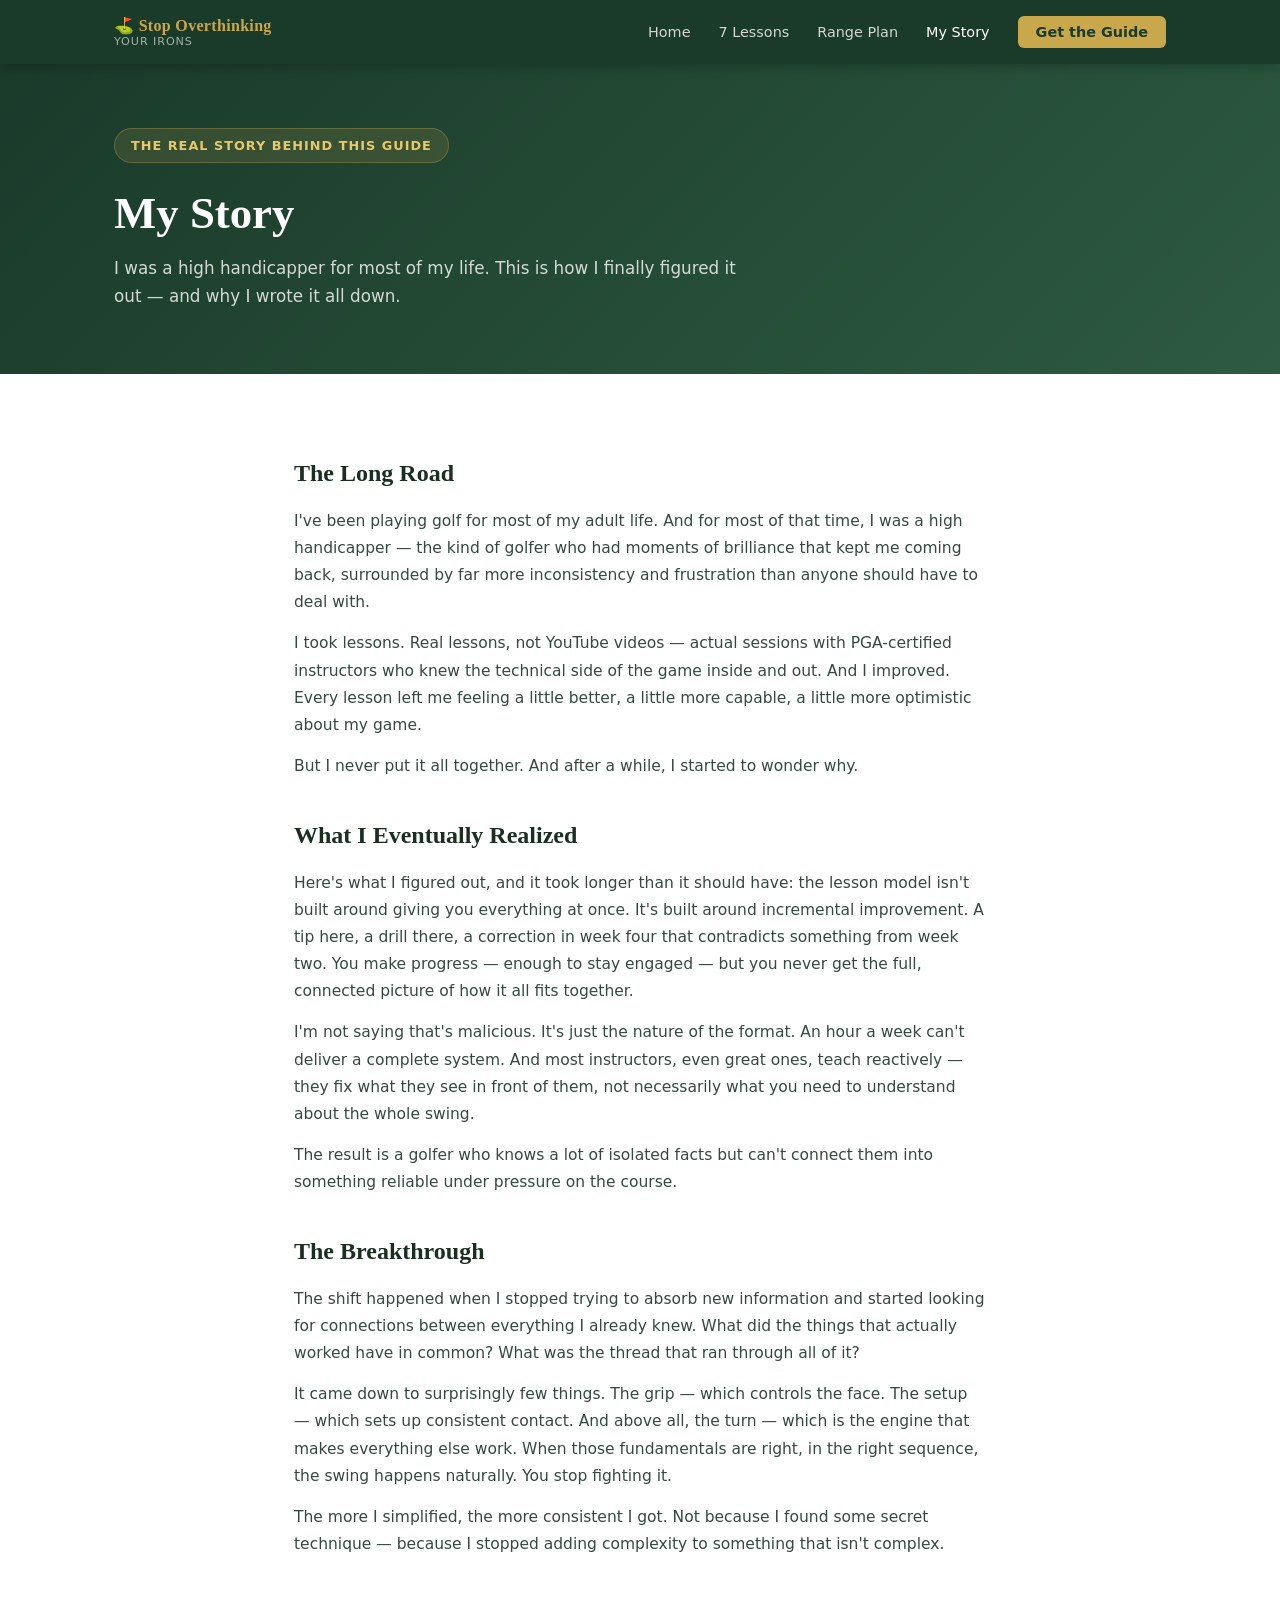
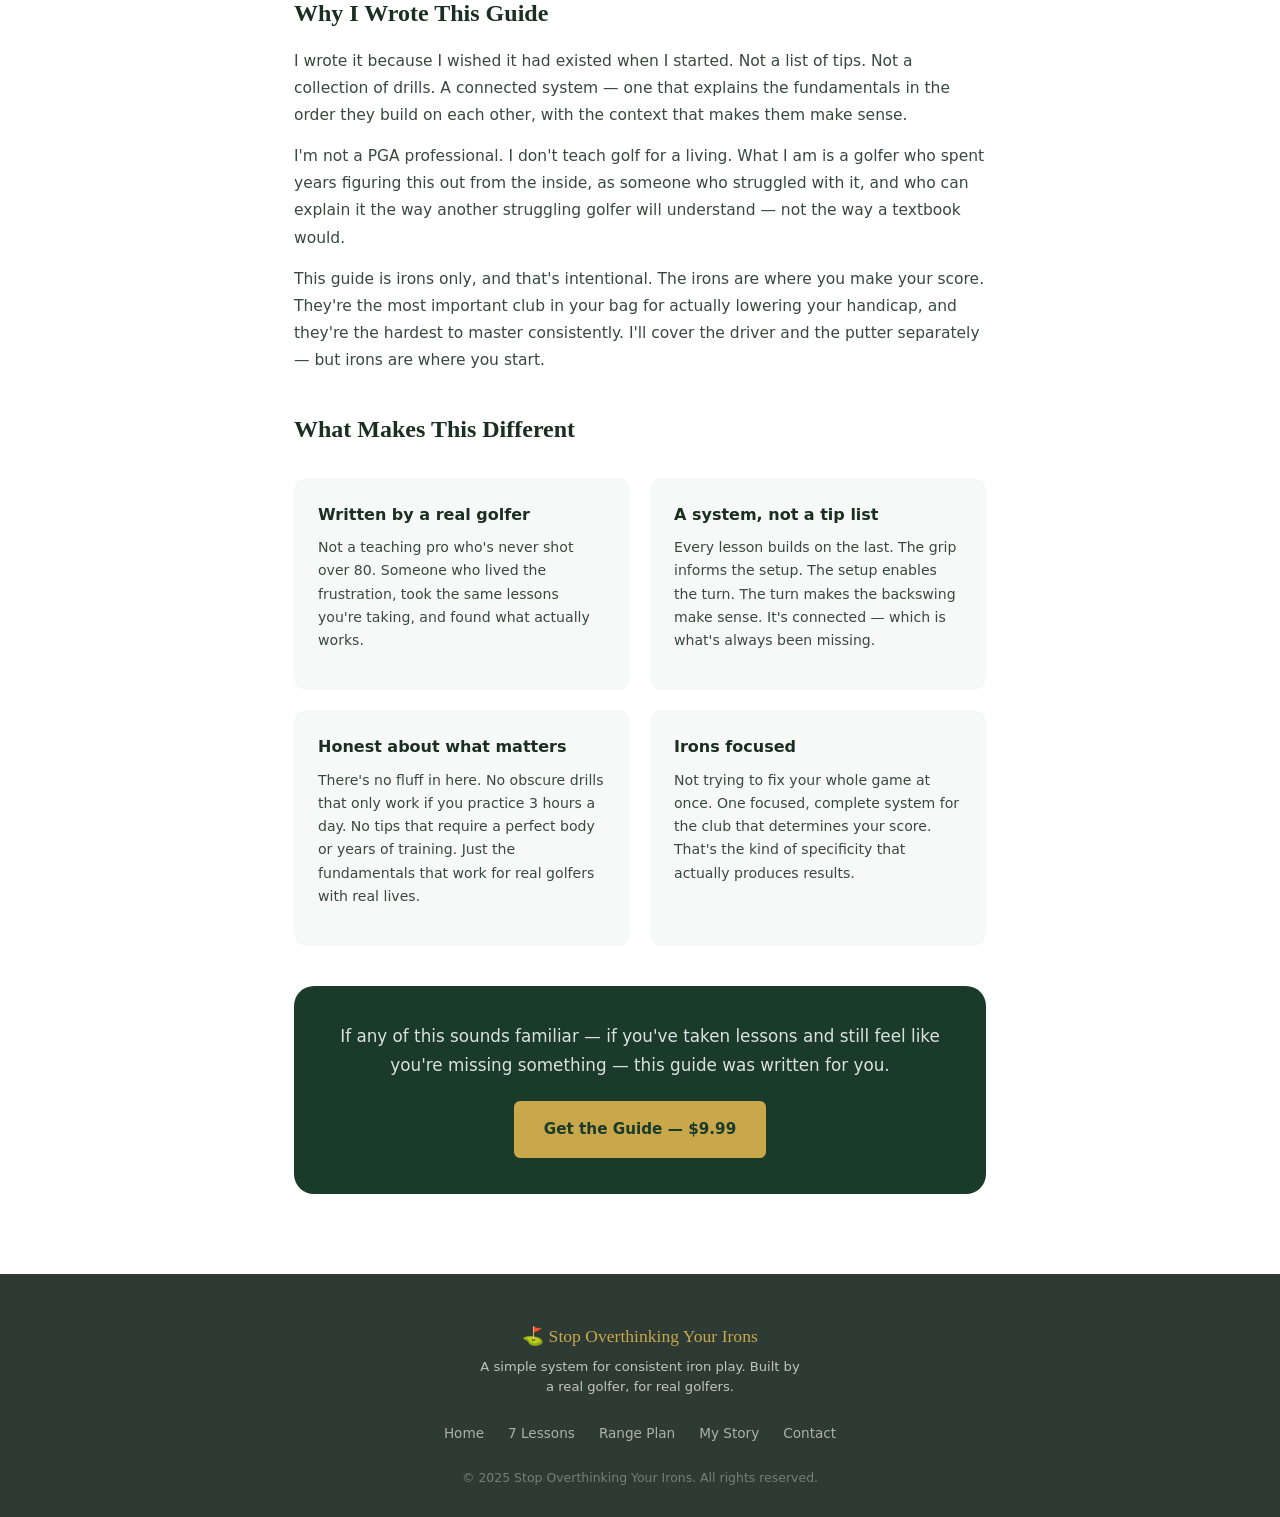
==== commit a0d998e7: "Wire all buy buttons to live Gumroad link https://claude.ai/code/session_01F3HSAcpDo7cidHqTBZU6aJ" ====
--- a/about.html
+++ b/about.html
@@ -92,7 +92,7 @@
 
         <div class="about-cta">
           <p>If any of this sounds familiar — if you've taken lessons and still feel like you're missing something — this guide was written for you.</p>
-          <a href="index.html#pricing" class="btn btn-gold">Get the Guide</a>
+          <a href="https://stopoverthinkinggolf.gumroad.com/l/irons" target="_blank" class="btn btn-gold">Get the Guide — $9.99</a>
         </div>
 
       </div>
--- a/css/styles.css
+++ b/css/styles.css
@@ -545,6 +545,45 @@
   font-style: italic;
 }
 
+.pricing-coming-soon {
+  border-color: var(--gray-light);
+  opacity: 0.82;
+}
+.pricing-coming-soon:hover { transform: none; box-shadow: none; }
+.pricing-coming-soon .pricing-price { color: var(--gray-mid); }
+.pricing-badge-soon {
+  background: var(--gray-mid);
+  color: var(--white);
+}
+.coming-soon-btn {
+  display: block;
+  width: 100%;
+  padding: 14px;
+  text-align: center;
+  background: var(--gray-light);
+  color: var(--gray-mid);
+  border-radius: var(--radius);
+  font-size: 0.88rem;
+  font-weight: 700;
+  letter-spacing: 0.04em;
+  text-transform: uppercase;
+  cursor: default;
+}
+.upgrade-note {
+  color: var(--green-mid) !important;
+  font-style: italic;
+  font-size: 0.82rem !important;
+}
+.cta-sub-note {
+  margin-top: 16px;
+  font-size: 0.85rem;
+  color: rgba(255,255,255,0.65);
+  font-style: italic;
+}
+.hero-note:last-child {
+  margin-top: 2px;
+}
+
 /* ---- FAQ ---- */
 .faq-container { max-width: 740px; margin: 0 auto; }
 .faq-list { display: flex; flex-direction: column; gap: 0; }
@@ -689,6 +728,107 @@
 .drill-card ol li { color: rgba(255,255,255,0.8); font-size: 0.88rem; margin-bottom: 6px; }
 
 /* ---- RANGE PLAN PAGE ---- */
+/* ---- FIVE COL GRID ---- */
+.five-col { grid-template-columns: repeat(5, 1fr); }
+@media (max-width: 900px) { .five-col { grid-template-columns: repeat(3, 1fr); } }
+@media (max-width: 680px) { .five-col { grid-template-columns: repeat(2, 1fr); } }
+
+/* ---- RANGE RULE BOX ---- */
+.range-rule-box {
+  background: var(--green-dark);
+  color: var(--white);
+  border-radius: var(--radius-md);
+  padding: 28px 32px;
+  margin-top: 36px;
+  display: flex;
+  flex-direction: column;
+  gap: 8px;
+}
+.range-rule-box h4 { color: var(--gold); font-size: 1rem; }
+.range-rule-box p  { color: rgba(255,255,255,0.85); font-size: 0.92rem; line-height: 1.65; }
+
+/* ---- RANGE NOTE ---- */
+.range-note {
+  background: var(--green-pale);
+  border-left: 4px solid var(--green-mid);
+  border-radius: 0 var(--radius-sm) var(--radius-sm) 0;
+  padding: 14px 20px;
+  margin-top: 20px;
+  font-size: 0.88rem;
+  color: var(--text-body);
+  line-height: 1.6;
+}
+.range-note strong { color: var(--green-dark); }
+
+/* ---- SESSION TEASERS ---- */
+.sessions-teaser { display: flex; flex-direction: column; gap: 0; }
+
+.session-teaser-row {
+  display: grid;
+  grid-template-columns: 60px 1fr;
+  gap: 24px;
+  align-items: start;
+  padding: 28px 0;
+  border-bottom: 1px solid var(--gray-light);
+}
+.session-teaser-row:last-child { border-bottom: none; }
+
+.session-teaser-num {
+  background: var(--green-dark);
+  color: var(--white);
+  width: 52px;
+  height: 52px;
+  border-radius: var(--radius-sm);
+  display: flex;
+  align-items: center;
+  justify-content: center;
+  font-size: 1rem;
+  font-weight: 700;
+  flex-shrink: 0;
+  font-family: var(--font-heading);
+}
+
+.session-teaser-header {
+  display: flex;
+  align-items: baseline;
+  gap: 14px;
+  margin-bottom: 8px;
+  flex-wrap: wrap;
+}
+.session-teaser-header h3 {
+  font-family: var(--font-heading);
+  font-size: 1.1rem;
+  color: var(--text-dark);
+}
+.session-club {
+  font-size: 0.78rem;
+  font-weight: 700;
+  color: var(--green-mid);
+  background: var(--green-pale);
+  padding: 3px 10px;
+  border-radius: 100px;
+  letter-spacing: 0.04em;
+  white-space: nowrap;
+}
+.session-teaser-body p {
+  font-size: 0.92rem;
+  color: var(--text-body);
+  line-height: 1.65;
+  margin-bottom: 12px;
+}
+.session-teaser-lock {
+  display: inline-flex;
+  align-items: center;
+  gap: 6px;
+  font-size: 0.78rem;
+  font-weight: 600;
+  color: var(--gold);
+  background: var(--green-dark);
+  padding: 5px 12px;
+  border-radius: 100px;
+}
+.session-teaser-lock::before { content: '🔒'; font-size: 0.7rem; }
+
 .range-intro { max-width: 700px; margin: 0 auto; text-align: center; }
 .range-intro h2 { font-family: var(--font-heading); font-size: 1.8rem; color: var(--text-dark); margin-bottom: 16px; }
 .range-intro p { font-size: 1rem; color: var(--text-body); line-height: 1.7; margin-bottom: 14px; }
